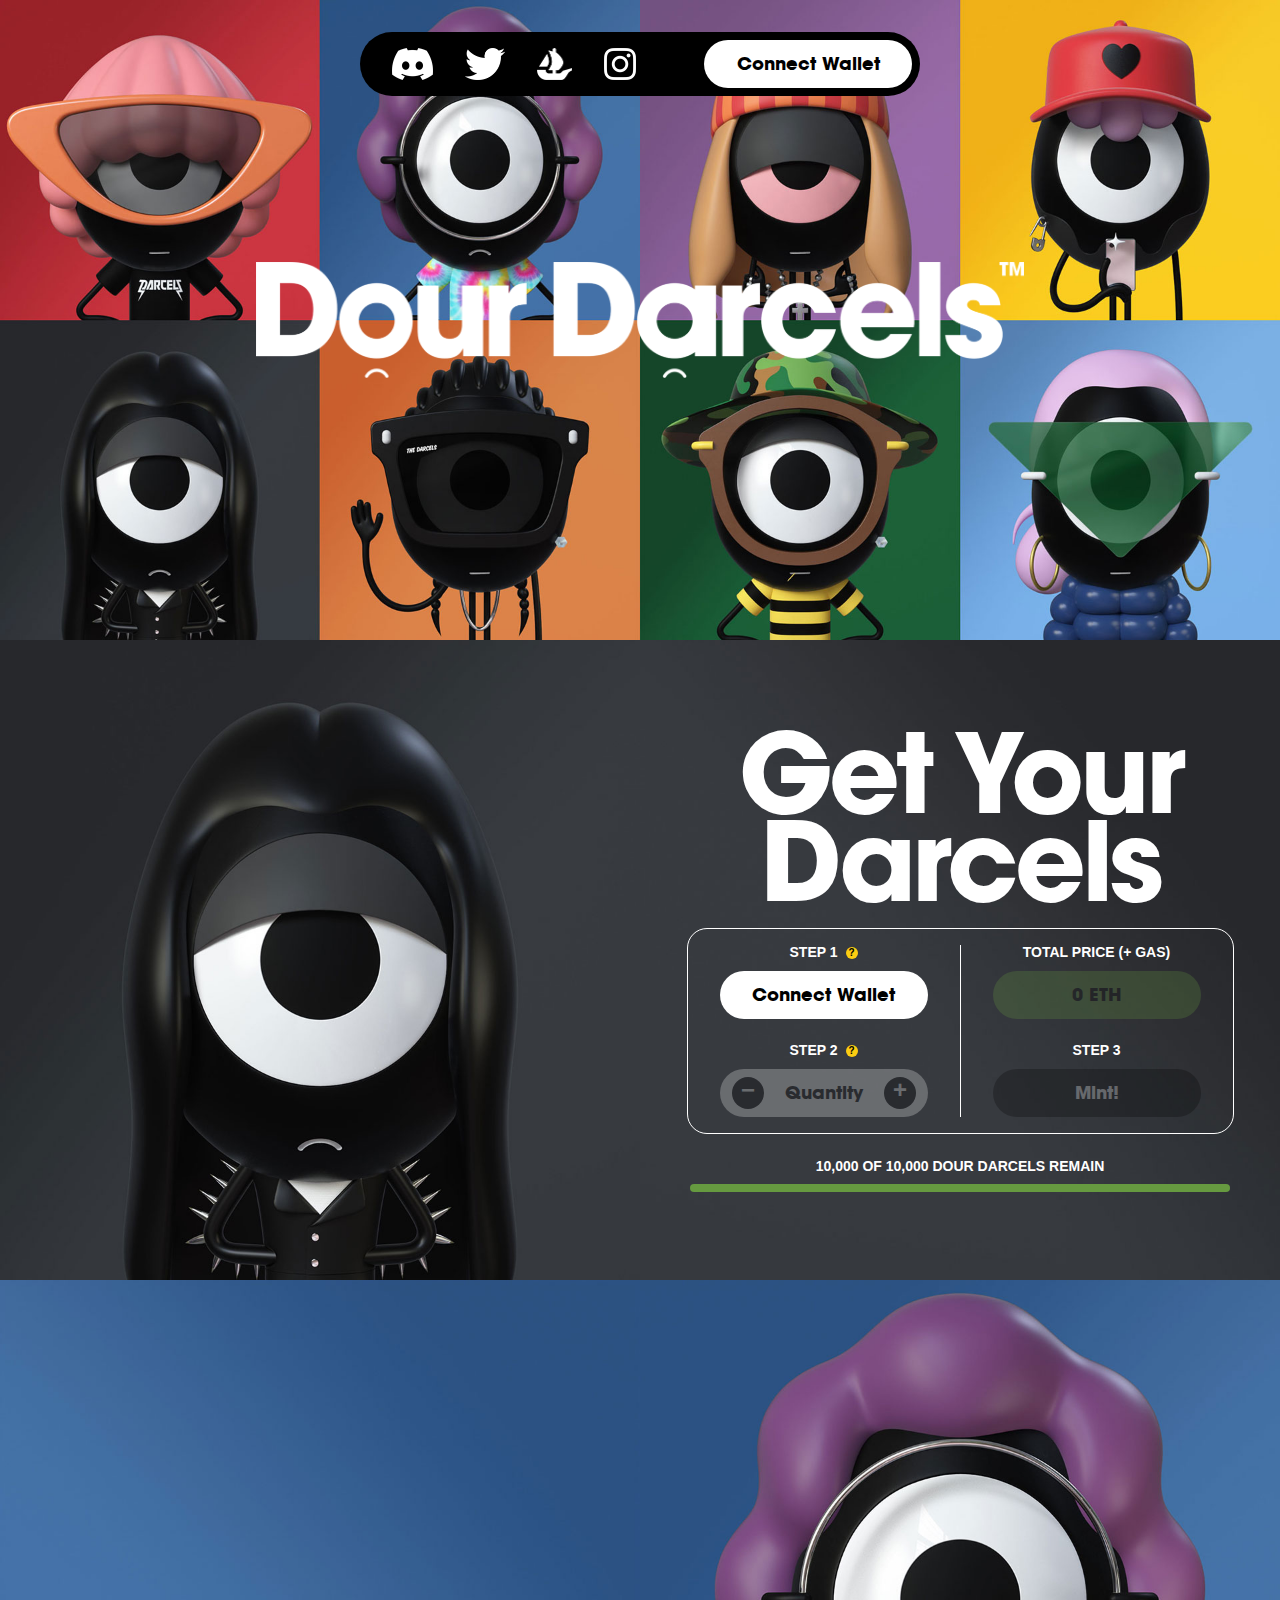
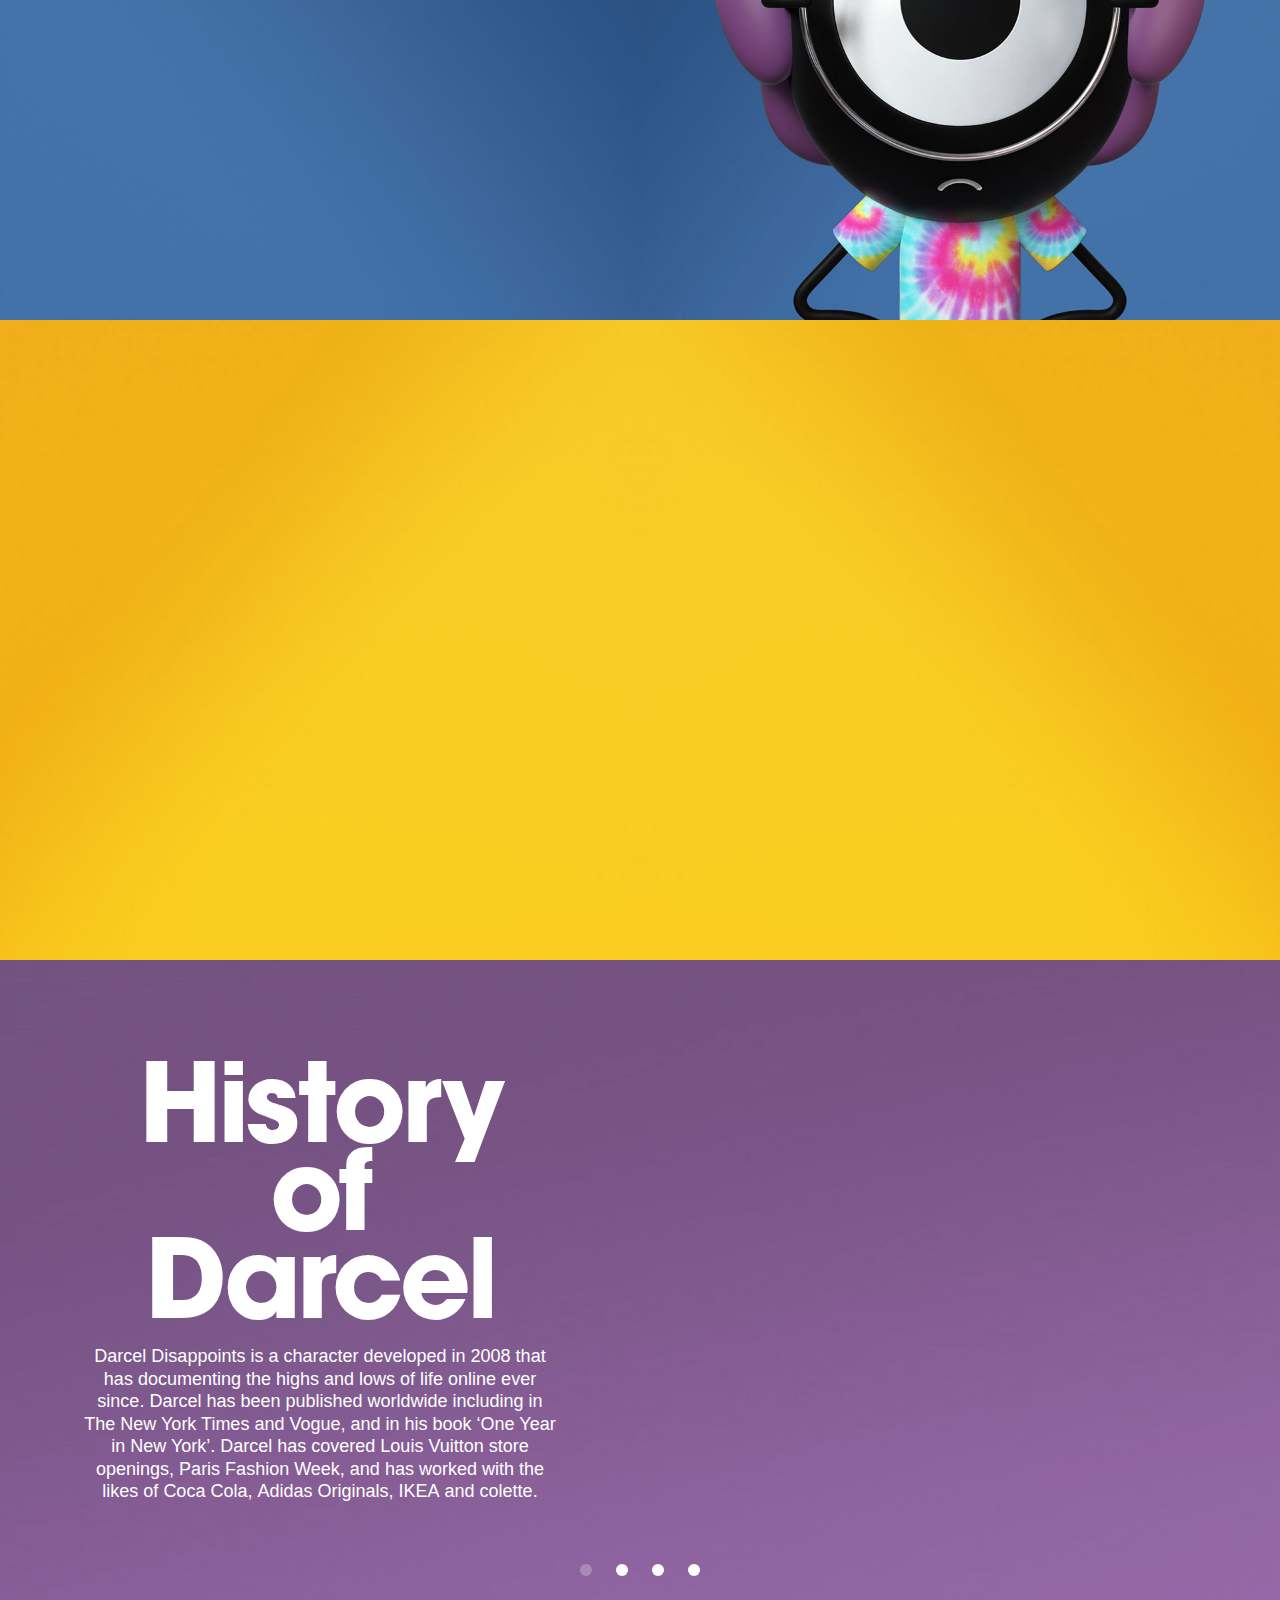
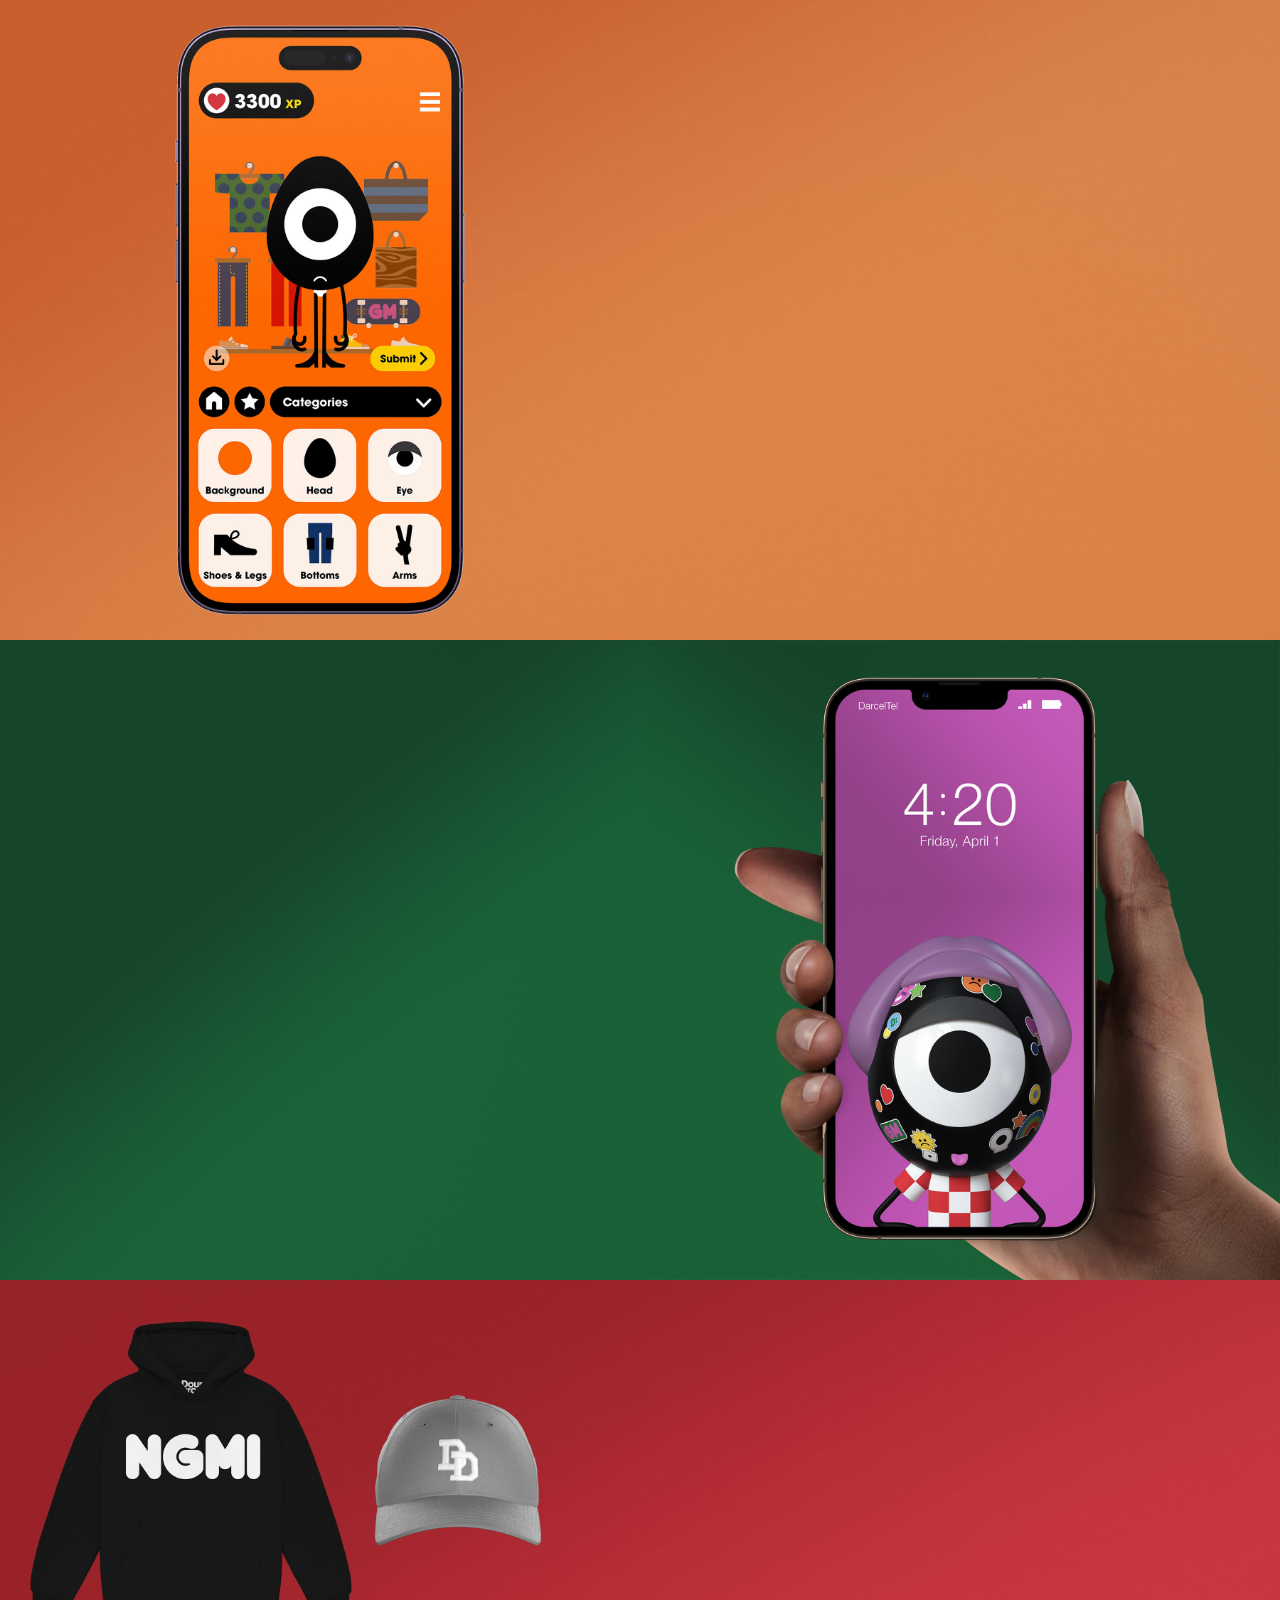
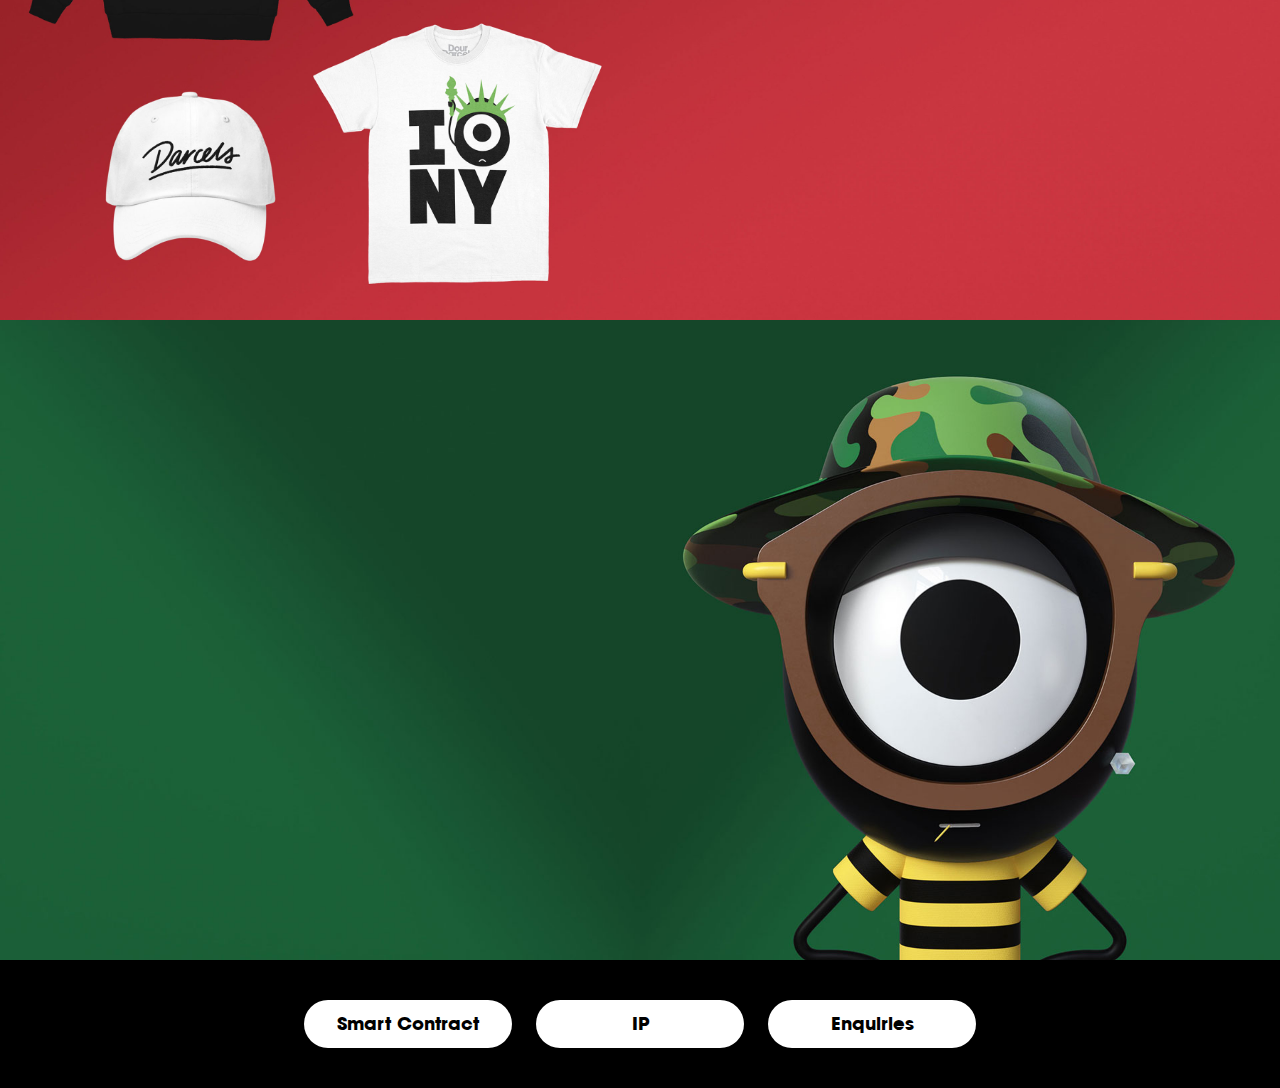
==== index.html @ 9c51a98c "update discord link" ====
<!--

Code by Adam Johnson
https://github.com/awj5

-->
<!DOCTYPE html>
<html lang="en">
    <head>
        <title>Dour Darcels</title>
        <meta charset="utf-8" />
        <meta name="viewport" content="width=device-width, initial-scale=1.0">
        <meta name="description" content="Dour Darcels and Dour Fits are collections of 10,000 moody frens from the world of Darcel Disappoints." />
        <meta property="og:url" content="https://www.dourdarcels.io/">
        <meta property="og:type" content="website">
        <meta property="og:title" content="Dour Darcels">
        <meta property="og:description" content="Dour Darcels and Dour Fits are collections of 10,000 moody frens from the world of Darcel Disappoints.">
        <meta property="og:image" content="https://dourdarcels.io/assets/img/og.jpg">
        <meta name="twitter:card" content="summary_large_image">
        <meta property="twitter:domain" content="dourdarcels.io">
        <meta property="twitter:url" content="https://www.dourdarcels.io/">
        <meta name="twitter:title" content="Dour Darcels">
        <meta name="twitter:description" content="Dour Darcels and Dour Fits are collections of 10,000 moody frens from the world of Darcel Disappoints.">
        <meta name="twitter:image" content="https://dourdarcels.io/assets/img/og.jpg">
        <link rel="icon" type="image/png" sizes="196x196" href="assets/img/favicon-196.png">
        <link rel="icon" type="image/png" sizes="160x160" href="assets/img/favicon-160.png">
        <link rel="icon" type="image/png" sizes="96x96" href="assets/img/favicon-96.png">
        <link rel="icon" type="image/png" sizes="64x64" href="assets/img/favicon-64.png">
        <link rel="icon" type="image/png" sizes="32x32" href="assets/img/favicon-32.png">
        <link rel="icon" type="image/png" sizes="16x16" href="assets/img/favicon-16.png">
        <link rel="stylesheet" href="assets/css/global.css" />
        <link rel="preload" href="assets/fonts/itc-avant-garde-gothic-lt-bold.woff2" as="font" crossorigin="anonymous" />

        <!-- Global site tag (gtag.js) - Google Analytics -->
        <script async src="https://www.googletagmanager.com/gtag/js?id=G-QT524YVRB4"></script>
        <script>
          window.dataLayer = window.dataLayer || [];
          function gtag(){dataLayer.push(arguments);}
          gtag('js', new Date());

          gtag('config', 'G-QT524YVRB4');
        </script>
    </head>

    <body>
        <!-- Sections -->
        <!-- Section 1 -->
        <div class="section" id="section-1">
            <div class="section-wrapper">
                <img src="assets/img/logo.png" alt="Dour Darcels" />
            </div>

            <img src="#" class="section-bg" alt="" />
        </div>

        <!-- Section 2 -->
        <div class="section" id="section-2">
            <div class="section-wrapper">
                <div class="section-column section-column-right">
                    <h2>Get Your<br />Darcels</h2>
                    <p id="section-2-details"></p>

                    <div id="section-2-minting">
                        <div class="minting-column" id="minting-column-1">
                            <a href="javascript: toggleOverlay('What’s a Wallet?', 'Crypto wallets keep your private keys – the passwords that give you access to your cryptocurrencies – safe & accessible, allowing you to send and receive cryptocurrencies like Ethereum, which is the currency we use for Dour Darcel NFTs.<br /><br />The wallet we use is MetaMask, it’s specific to Ethereum. MetaMask is connected to your web browser as an extension, you can set-up and install it here:<br /><a href=\'https://metamask.io/\' target=\'_blank\' class=\'big-button\' id=\'section-3-how\'>MetaMask</a>');" class="column-label">STEP 1<span>?</span></a>
                            <a href="javascript: connectWallet();" class="big-button connect-button" id="minting-button-1">Connect Wallet</a>
                            <a href="javascript: toggleOverlay('How many Darcels can I mint?', 'During pre-sale a maximum of 3 Darcels can be minted.<br /><br />You can mint up to 3 Darcels per transaction during public mint.');" class="column-label">STEP 2<span>?</span></a>
                            <div class="big-button" id="minting-button-2"><a href="javascript: mintQuantityToggle('neg');" id="button-2-minus">&minus;</a><span>Quantity</span><a href="javascript: mintQuantityToggle('pos');" id="button-2-plus">&plus;</a></div>
                        </div>

                        <div class="minting-column">
                            <span class="column-label">TOTAL PRICE (+ GAS)</span>
                            <div class="big-button" id="minting-button-3">0 ETH</div>
                            <span class="column-label">STEP 3</span>
                            <a href="javascript: mint();" class="big-button" id="minting-button-4">Mint!</a>
                        </div>

                        <div class="clear"></div>
                    </div>

                    <p id="section-2-counter-text"><span></span> OF 10,000 DOUR DARCELS REMAIN</p>
                    <div id="section-2-counter"><div id="section-2-counter-progress"></div></div>
                </div>
            </div>

            <img src="#" class="section-bg" alt="" />
        </div>

        <!-- Section 3 -->
        <div class="section" id="section-3">
            <div class="section-wrapper">
                <div class="section-column">
                    <h2>Hi Frens</h2>
                    <p><strong>Dour Darcels</strong> and <strong>Dour Fits</strong> are collections of 10,000 moody frens from the world of Darcel Disappoints.<br />
                    <br />
                    The collections are focused on quality art with hundreds of colorful traits and variations.<br />
                    <br />
                    <strong>All Darcels are unique NFTs that live on the Ethereum blockchain and allow holders access to the Darcels community and utilities.<!-- <br />
                    <br />
                    <strong>Presale: March 4th<br />Public Sale: March 5th<br />Price: 0.1ETH</strong> --></p>
                    <!-- <a href="https://www.instagram.com/p/CYpLvq2pE-O/" target="_blank" class="big-button" id="section-3-how">Buying your first NFT?</a> -->
                    <!-- <a href="https://opensea.io/collection/dourdarcels" target="_blank" class="big-button centered-big-button">View on OpenSea</a> -->
                </div>
            </div>

            <img src="#" class="section-bg section-bg-right" alt="" />
        </div>

        <!-- Section 4-->
        <div class="section" id="section-4">
            <div class="section-wrapper">
                <div class="section-column section-column-full">
                    <h2>Our Collections</h2>

                    <div id="section-4-collections">
                        <div class="collections-item"><h3>Dour Darcels</h3><img src="assets/img/collection-dd.jpg" alt="" /><a href="https://opensea.io/collection/dourdarcels" target="_blank" class="big-button centered-big-button">Buy Dour Darcels</a></div>
                        <div class="collections-item"><h3>Dour Fits</h3><img src="assets/img/collection-df.png" alt="" /><a href="https://opensea.io/collection/dourfits" target="_blank" class="big-button centered-big-button">Buy Dour Fits</a></div>
                        <div class="collections-item"><h3>colette x DD</h3><img src="assets/img/collection-cxdd.jpg" alt="" /><a href="https://opensea.io/collection/colettexdourdarcels" target="_blank" class="big-button centered-big-button">Buy colette x DD</a></div>
                    </div>
                </div>
                <!-- <div class="section-column section-column-right">
                    <h2>Who is<br />Darcel?</h2>
                    <p>The cycloptic <a href="https://twitter.com/dourdarcel" target="_blank">@darceldisappoints</a> has been documenting the highs and lows of life online since 2008. He has been published worldwide including in The New York Times and Vogue, and in his book <a href="https://hypebeast.com/2019/7/darcel-disappoints-in-one-year-in-new-york-book" target="_blank">'One Year in New York'</a>.<br />
                    <br />
                    Darcel has covered <a href="https://www.nowness.com/topic/darcel-disappoints/darcels-appointment-at-louis-vuitton" target="_blank">Louis Vuitton store openings</a> and <a href="https://www.nowness.com/topic/darcel-disappoints/daily-darcelism-october-5th" target="_blank">Paris Fashion Week</a>, and has worked with the likes of Coca Cola, Adidas Originals and Uniqlo. He collaborated with iconic Parisian store Colette where he <a href="https://www.darceldisappoints.com/15015-exhibition.?id=YhSbgBEAACsAs4DI" target="_blank">exhibited his avatars</a> of popular culture figures and with whom he collaborated on projects with brands like <a href="https://www.ikea.com/au/en/ideas/201943_idip19a-a-cool-colourful-new-look-for-your-workspace-pub8c479621" target="_blank">IKEA</a>.</p>
                </div> -->
            </div>

            <img src="#" class="section-bg" alt="" />
        </div>

        <!-- Section 5 -->
        <div class="section" id="section-5">
            <div class="section-wrapper">
                <div id="section-5-text">
                <h2>History<br />of<br />Darcel</h2>
                <p><strong>Darcel Disappoints</strong> is a character developed in 2008 that has documenting the highs and lows of life online ever since. Darcel has been published worldwide including in <strong>The New York Times</strong> and <strong>Vogue</strong>, and in his book <strong>‘One Year in New York’</strong>. Darcel has covered <strong>Louis Vuitton</strong> store openings, <strong>Paris Fashion Week</strong>, and has worked with the likes of <strong>Coca Cola</strong>, <strong>Adidas Originals</strong>, <strong>IKEA</strong> and <strong>colette</strong>.</p>
                </div>

                <div id="section-5-timeline">
                    <h3><span>2008</span></h3>
                    <div class="timeline-line" id="timeline-line-1"></div>
                    <timeline-event name="Darcel Genesis" src="timeline-1.png" pos="top" href="http://darceldisappoints.blogspot.com/2008/02/i-hate-everyone.html?m=1"></timeline-event>
                    <div class="timeline-line"></div>
                    <timeline-event name="Adidas" src="timeline-2.jpg" pos="bottom"></timeline-event>
                    <div class="timeline-line"></div>
                    <timeline-event name="Louis Vuitton" src="timeline-3.png" pos="top" href="https://www.nowness.com/topic/darcel-disappoints/darcels-appointment-at-louis-vuitton"></timeline-event>
                    <div class="timeline-line"></div>
                    <timeline-event name="Hypebeast" src="timeline-4.png" pos="bottom" href="https://hypebeast.com/2011/11/a-day-with-darcel"></timeline-event>
                    <div class="timeline-line"></div>
                    <timeline-event name="Exhibition" src="timeline-5.jpg" pos="top"></timeline-event>
                    <div class="timeline-line"></div>
                    <timeline-event name="Milan Design Week" src="timeline-6.jpg" pos="bottom"></timeline-event>
                    <div class="timeline-line"></div>
                    <timeline-event name="Fashion Week" src="timeline-7.png" pos="top" href="https://www.nowness.com/topic/darcel-disappoints/daily-darcelism-october-5th"></timeline-event>
                    <div class="timeline-line"></div>
                    <timeline-event name="Exhibition" src="timeline-8.jpg" pos="bottom" href="https://www.darceldisappoints.com/15015-exhibition.?id=YhSbgBEAACsAs4DI"></timeline-event>
                    <div class="timeline-line"></div>
                    <timeline-event name="New York Times" src="timeline-9.png" pos="top" href="https://www.darceldisappoints.com/the-new-york-times.?id=YhIdbxEAACsAqGL7"></timeline-event>
                    <div class="timeline-line"></div>
                    <timeline-event name="Vogue" src="timeline-10.png" pos="bottom" href="https://www.vogue.co.uk/article/suzy-menkes-biography"></timeline-event>
                    <div class="timeline-line"></div>
                    <timeline-event name="Interview Magazine" src="timeline-11.png" pos="top" href="https://www.interviewmagazine.com/fashion/darcel-disappoints-oscars-2015"></timeline-event>
                    <div class="timeline-line"></div>
                    <timeline-event name="Warby Parker" src="timeline-12.jpg" pos="bottom" href="https://sidewalkhustle.com/warby-parker-x-darcel-disappoints-monocle-collection/"></timeline-event>
                    <div class="timeline-line"></div>
                    <timeline-event name="Ikea Collection" src="timeline-13.jpg" pos="top" href="https://www.ikea.com/au/en/ideas/201943_idip19a-a-cool-colourful-new-look-for-your-workspace-pub8c479621"></timeline-event>
                    <div class="timeline-line"></div>
                    <timeline-event name="Book Release" src="timeline-14.jpg" pos="bottom" href="https://hypebeast.com/2019/7/darcel-disappoints-in-one-year-in-new-york-book"></timeline-event>
                    <div class="timeline-line"></div>
                    <timeline-event name="Dour Darcels" src="timeline-15.jpg" pos="top" href="https://opensea.io/collection/dourdarcels"></timeline-event>
                    <div class="timeline-line"></div>
                    <timeline-event name="Dour Fits" src="timeline-16.png" pos="bottom" href="https://dourfits.io"></timeline-event>
                    <div class="timeline-line"></div>
                    <h3 id="timeline-end"><span>Future</span></h3>
                </div>
            </div>

            <div id="timeline-nav">
                <a href="javascript: moveTimeline(0);" id="timeline-nav-1"><span></span></a><a href="javascript: moveTimeline(1);" id="timeline-nav-2"><span></span></a><a href="javascript: moveTimeline(2);" id="timeline-nav-3"><span></span></a><a href="javascript: moveTimeline(3);" id="timeline-nav-4"><span></span></a>
            </div>

            <img src="#" class="section-bg" alt="" />
        </div>

        <!-- Section 11 -->
        <div class="section" id="section-11">
            <div class="section-wrapper">
                <div class="section-column section-column-right">
                    <h2>Dour Fits</h2>
                    <p>Dour Fits is a blockchain fashion game for holders of <strong>Dour Darcels</strong> and <strong>Dour Fits</strong> NFTs.<br />
                    <br />
                    Holders have access to a virtual dressing room to style Darcels and compete in themed challenges to win digital clothing and accessory tokens for their <strong>Dour Fits</strong> wardrobe.</p>
                    <a href="https://dourfits.io" target="_blank" class="big-button centered-big-button">Play Dour Fits</a>
                </div>
            </div>

            <img src="#" class="section-bg" alt="" />
        </div>

        <!-- Section 10 -->
        <div class="section" id="section-10">
            <div class="section-wrapper">
                <div class="section-column">
                    <h2>Dour<br />Portal</h2>

                    <div id="section-10-connect">
                        <p><strong>Connect your wallet and download your Darcel in a variety of formats, from hi-res files to phone wallpapers!</strong></p>
                        <a href="javascript: connectWallet();" class="big-button centered-big-button connect-button">Connect Wallet</a>
                    </div>

                    <div id="section-10-connected">
                        <p id="section-10-portal-instructions">Select a Darcel from your wallet:</p>
                        <div id="section-10-portal-darcels"></div>
                        <div class="clear"></div>

                        <select class="section-10-portal-action" id="section-10-portal-format">
                            <option value="">Select Format</option>
                            <option value="desktop">Desktop</option>
                            <option value="hi-res">Hi-Res</option>
                            <option value="phone">Phone</option>
                            <option value="tablet">Tablet</option>
                            <option value="theme">Theme Song</option>
                            <option value="animated-gifs">Animated GIFs</option>
                            <option value="emojis">Emojis</option>
                            <option value="logo-icon">Logo + Icon</option>
                            <option value="banner">Twitter Banner</option>
                        </select>

                        <a href="" class="big-button section-10-portal-action" id="section-10-portal-download" download>Download</a>
                        <div class="clear"></div>
                        <p id="section-10-portal-note">Generating a file may take a fews mins.</p>
                        <div id="section-10-portal-canvas"><canvas id="section-10-portal-canvas-phone" width="1800" height="3600"></canvas><canvas id="section-10-portal-canvas-banner" width="5400" height="1800"></canvas><canvas id="section-10-portal-canvas-tablet" width="5400" height="3600"></canvas><canvas id="section-10-portal-canvas-desktop" width="3600" height="1800"></canvas></div>
                    </div>
                </div>
            </div>

            <img src="#" class="section-bg section-bg-right" alt="" />
        </div>

        <!-- Section 9 -->
        <div class="section" id="section-9">
            <div class="section-wrapper">
                <div class="section-column section-column-right">
                    <h2>Drops</h2>
                    <p>Owning <strong>Dour Darcels</strong> or <strong>Dour Fits</strong> NFTs gives you exclusive access to Darcel products as they are released.</p>
                    <a href="https://drop.dourdarcels.io/" target="_blank" class="big-button centered-big-button">Visit Shop</a>

                    <!-- <div id="section-9-connect">
                        <a href="javascript: connectWallet();" class="big-button centered-big-button connect-button">Connect Wallet</a>
                        <p><strong>Classic fit white t-shirt</strong><br />
                        <br />
                        <i>Exclusively available to Dour Darcel holders.</i></p>
                    </div>

                    <div id="section-9-connected">
                        <p><strong>$40 USD</strong><br />
                        <br />
                        Classic fit white t-shirt with a 2 color screen print - 100% US Cotton. <a href="javascript: toggleOverlay('Size Chart', 'SMALL<br />Body Length 28 inches (72cm)<br />Chest Width 18 inches (46cm)<br /><br />MEDIUM<br />Body Length 29 inches (74cm)<br />Chest Width 20 inches (51cm)<br /><br />LARGE<br />Body Length 30 inches (77cm)<br />Chest Width 22 inches (56cm)<br /><br />X LARGE<br />Body Length 31 inches (79cm)<br />Chest Width 24 inches (61cm)<br /><br />XX LARGE<br />Body Length 32 inches (81cm)<br />Chest Width 26 inches (66cm)');">Size chart</a>.</p>

                        <form action="https://www.paypal.com/cgi-bin/webscr" onsubmit="validateMerch9(this); return false;" method="post" target="_parent">
                            <input type="hidden" name="cmd" value="_s-xclick" />
                            <input type="hidden" name="hosted_button_id" value="4FM7MCAQ2E77S" />
                            <input type="hidden" name="on0" value="Size">
                            <input type="hidden" name="on1" value="Wallet">
                            <input type="hidden" name="os0" id="section-9-merch-size" />
                            <input type="hidden" name="os1" id="section-9-merch-wallet" />

                            <select id="section-9-merch-sizing">
                                <option value="">Select Size</option>
                                <option value="S">Small</option>
                                <option value="M">Medium</option>
                                <option value="L">Large</option>
                                <option value="XL">X-Large</option>
                                <option value="XXL">XX-Large</option>
                            </select>

                            <input type="submit" value="Purchase" id="section-9-merch-submit" />
                            <div class="clear"></div>
                        </form>
                    </div> -->
                </div>
            </div>

            <img src="#" class="section-bg" alt="" />
        </div>

        <!-- Section 8 -->
        <!-- <div class="section" id="section-8">
            <div class="section-wrapper">
                <div class="section-column">
                    <h2>colette x<br />Dour<br />Darcels</h2>
                    <p>Our first collaboration! <strong>25 x 1/1 NFTs</strong> to celebrate the <strong>25th anniversary</strong> of colette opening &amp; the <strong>10th anniversary</strong> of the Darcel Disappoints exhibition ‘150/15’.<br />
                    <br />
                    <a href="https://opensea.io/collection/colettexdourdarcels" target="_blank">View on OpenSea</a></p>
                    <a href="https://dourdarcels.io/colette" class="big-button centered-big-button">Visit the minisite</a>
                </div>
            </div>

            <img src="#" class="section-bg section-bg-right" alt="" />
        </div> -->

        <!-- Section 6 -->
        <!-- <div class="section" id="section-6">
            <div class="section-wrapper">
                <div class="section-column section-column-right">
                    <h2>The<br />Future</h2>
                    <p><strong>Dour Darcels</strong> is a long-term project, like <a href="https://twitter.com/dourdarcel" target="_blank">@darceldisappoints</a> the aim is to thoughtfully build a brand that endures over time.<br />
                    <br />
                    The future is focused on the <strong>Dour Darcels</strong> community - token holders will be the first to know and always given first access.</p>

                    <form class="js-cm-form" id="subForm" action="https://www.createsend.com/t/subscribeerror?description=" method="post" data-id="191722FC90141D02184CB1B62AB3DC26FFFB275FF84A6B1A730423E908BC8912690B4E89DEB6FAC15D19FB67980F1381BA206DD0C8B6D14E2C1AED941B311982">
                        <input type="text" placeholder="Join the mailing list for updates" aria-label="Email" class="js-cm-email-input qa-input-email" id="fieldEmail" name="cm-jriikhl-jriikhl" maxlength="200" required /><button type="submit" class="big-button">Join</button>
                    </form>
                </div>
            </div>

            <img src="#" class="section-bg" alt="" />
        </div> -->

        <!-- Section 7 -->
        <div class="section" id="section-7">
            <div class="section-wrapper">
                <div class="section-column">
                    <h2>The Team</h2>

                    <div id="section-7-team">
                        <a href="https://twitter.com/dourdarcel" target="_blank"><img src="assets/img/team-darcel.jpg" alt="Founder" /><span>@dourdarcel</span>ARTIST &amp; FOUNDER</a>
                        <a href="https://twitter.com/adam_wj5" target="_blank"><img src="assets/img/team-awj5.jpg" alt="Web" /><span>@adam_wj5</span>TECH LEAD</a>
                        <a href="https://twitter.com/westcoastnft" target="_blank"><img src="assets/img/team-westcoast.jpg" alt="Devs" /><span>@WestCoastNFT</span>DEVS</a>
                        <a href="https://twitter.com/HelloBenWhite" target="_blank"><img src="assets/img/team-ben.jpg" alt="Marketing" /><span>@HelloBenWhite</span>COMMUNITY LEAD</a>
                        <a href="https://twitter.com/mindofimpact" target="_blank"><img src="assets/img/team-impact.jpg" alt="3D" /><span>@mindofimpact</span>3D</a>
                        <a href="https://twitter.com/This_is_BonBon" target="_blank"><img src="assets/img/team-ebony.jpg" alt="3D" /><span>@This_is_BonBon</span>3D</a>
                    </div>
                </div>
            </div>

            <img src="#" class="section-bg section-bg-right" alt="" />
        </div>
        <!-- END Sections -->

        <!-- Footer -->
        <footer>
            <a href="https://etherscan.io/address/0x8d609bd201beaea7dccbfbd9c22851e23da68691" target="_blank" id="footer-contract" class="big-button">Smart Contract</a><a href="assets/Dour-Darcels-NFT-License.pdf" target="_blank" id="footer-ip" class="big-button">IP</a><a href="https://forms.gle/oHAuAKNjS6LUJY7b8" target="_blank" id="footer-enquiries" class="big-button">Enquiries</a>
        </footer>

        <!-- Header -->
        <header>
            <a href="https://discord.gg/dourdarcelsnft" target="_blank" id="header-discord" title="Discord"><img src="assets/img/icon-discord.png" alt="Discord" /></a><a href="https://twitter.com/DourDarcelsNFT" target="_blank" id="header-twitter" title="Twitter"><img src="assets/img/icon-twitter.png" alt="Twitter" /></a><a href="https://opensea.io/collection/dourdarcels" target="_blank" id="header-opensea" title="OpenSea"><img src="assets/img/icon-opensea.png" alt="OpenSea" /></a><a href="https://instagram.com/dourdarcelsnft" target="_blank" id="header-ig" title="Instagram"><img src="assets/img/icon-ig.png" alt="Instagram" /></a>
            <a href="javascript: connectWallet();" class="big-button connect-button" id="header-connect">Connect Wallet</a>
        </header>

        <!-- Overlay -->
        <div id="overlay">
            <div id="overlay-bg"></div>

            <div id="overlay-wrapper">
                <div id="overlay-window"><a href="javascript: toggleOverlay();" id="overlay-close"><img src="assets/img/close.png" alt="Close" title="Close" /></a><h4>#</h4><p></p></div>
            </div>
        </div>

        <!-- Templates -->
        <template id="timeline-event">
            <div class="event">
                <div class="event-line"></div>
                <h4><span class="big-button"></span></h4>
                <img src="#" alt="" />
            </div>

            <div class="event-pupil"></div>
        </template>

        <!-- Preload -->
        <img src="assets/img/generating.gif" alt="" style="display: none;" />

        <!-- JS -->
        <!-- <script src="https://cdn.jsdelivr.net/npm/keccak256@latest/keccak256.js"></script>
        <script src="https://cdn.jsdelivr.net/npm/merkletreejs@latest/merkletree.js"></script>
        <script src="https://unpkg.com/web3@1.2.11/dist/web3.min.js"></script>
        <script src="https://unpkg.com/web3modal@1.9.0/dist/index.js"></script>
        <script src="https://unpkg.com/evm-chains@0.2.0/dist/umd/index.min.js"></script>
        <script src="https://cdnjs.cloudflare.com/ajax/libs/web3/3.0.0-rc.5/web3.min.js"></script>
        <script src="https://unpkg.com/@walletconnect/web3-provider@1.7.1/dist/umd/index.min.js"></script>
        <script src="https://unpkg.com/fortmatic@2.0.6/dist/fortmatic.js"></script>
        <script src="https://unpkg.com/@metamask/onboarding@1.0.1/dist/metamask-onboarding.bundle.js"></script>
        <script src="https://cdn.ethers.io/lib/ethers-5.0.umd.min.js"></script> -->
        <script src="https://js.createsend1.com/javascript/copypastesubscribeformlogic.js"></script>
        <script src="assets/js/components/timeline-event.js"></script>
        <script src="assets/js/plugins/smoothscroll.min.js"></script>
        <script src="assets/js/global.js"></script>
        <script src="assets/js/section-2.js"></script>
        <script src="assets/js/section-5.js"></script>
        <!-- <script src="assets/js/section-9.js"></script> -->
        <script src="assets/js/section-10.js"></script>
        <script src="assets/js/web3.js"></script>
        <!-- <script src="assets/js/wc/whitelist.js"></script>
        <script src="assets/js/wc/mint-wc.js"></script> -->
    </body>
</html>
---- assets/css/global.css ----
/* Import */

@import url("section-2.css");
@import url("section-5.css");
/* @import url("section-9.css"); */
@import url("section-10.css");

/* Fonts */

@font-face {
    font-family: "itc-avant-garde-gothic-lt-bold";
    src: url("../fonts/itc-avant-garde-gothic-lt-bold.woff2") format("woff2");
}

/* Set-up */

html {
    visibility: hidden; /* Hack to avoid FOUC */
    background-color: #000;
}

body {
    font-family: 'Helvetica Neue', sans-serif;
    font-size: 18px;
    color: #FFF;
    line-height: 0;
    margin: 0;
    -webkit-tap-highlight-color: transparent;
    -webkit-text-size-adjust: none;
    overflow-anchor: none;
}

h1,
h2,
h3,
h4,
h5,
h6 {
    font-family: "itc-avant-garde-gothic-lt-bold", sans-serif;
    font-size: 110px;
    letter-spacing: -4px;
    margin: 0;
    line-height: 0.8;
    font-weight: normal;
}

p {
    margin: 0;
    line-height: 1.25;
    overflow-wrap: break-word;
    font-weight: 300;
}

a {
    color: #FFF;
    text-decoration: none;
    user-select: none;
    -webkit-user-select: none;
}

/* Forms */

input {
    appearance: none;
    margin: 0;
    outline: none;
    box-sizing: border-box;
    padding-left: 20px;
    padding-right: 32px;
    font-family: "itc-avant-garde-gothic-lt-bold", sans-serif;
    font-size: 18px;
    border: none;
    color: #000;
    border-radius: 0;
    height: 48px;
    border-radius: 999px;
}

input[type="submit"] {
    cursor: pointer;
}

button {
    border: none;
    cursor: pointer;
    margin: 0;
}

select {
    appearance: none;
    outline: none;
    border: none;
    background-color: #FFF;
    font-size: 18px;
    border-radius: 999px;
    padding-right: 48px;
    padding-left: 20px;
    height: 48px;
    font-family: "itc-avant-garde-gothic-lt-bold", sans-serif;
    background-image: url('../img/dropdown-arrow.png');
    background-repeat: no-repeat;
    background-size: 32px 32px;
    background-position: center right 8px;
    color: #000;
}

/* Global */

.clear {
    clear: both;
}

.section {
    opacity: 0;
    transition: opacity 0.5s ease-in;
    position: relative;
    overflow: hidden;
}

img.section-bg {
    width: 100%;
}

.section-wrapper {
    position: absolute;
    width: 100%;
    height: 100%;
    display: flex;
    justify-content: center;
    align-items: center;
}

.section-column {
    position: absolute;
    width: 50%;
    left: 0;
    text-align: center;
    box-sizing: border-box;
    padding: 16px;
}

.section-column-right {
    left: 50%;
}

.section-column-full {
    width: 100%;
}

.section-column p {
    max-width: 480px;
    margin: auto;
    margin-top: 24px;
}

.section-column p a {
    text-decoration: underline;
    font-weight: bold;
}

.section-column p strong {
    font-weight: bold; /* Hack for FF */
}

.big-button {
    line-height: 1;
    color: #000;
    background-color: #FFF;
    font-size: 18px;
    border-radius: 999px;
    height: 48px;
    display: flex;
    justify-content: center;
    align-items: center;
    padding-right: 32px;
    padding-left: 32px;
    font-family: "itc-avant-garde-gothic-lt-bold", sans-serif;
    width: max-content;
    min-width: 144px;
    transition: background-color 0.15s linear;
    user-select: none;
    -webkit-user-select: none;
}

@media (hover: hover) {
    a.big-button:hover {
        background-color: #FFCC00;
    }
}

.big-button:active {
    color: #FFF;
    background-color: #000 !important;
    transition: none !important;
}

a.centered-big-button {
    margin: auto;
    margin-top: 24px;
}

form#subForm {
    margin-top: 24px;
}

form#subForm input {
    border-radius: 999px 0 0 999px;
    width: 288px;
    font-family: 'Helvetica Neue', sans-serif;
    padding-left: 32px;
    font-size: 16px;
}

form#subForm button {
    display: inline-flex;
    vertical-align: top;
    border-radius: 0 999px 999px 0;
    background-color: #000;
    color: #FFF;
    min-width: auto;
}

@media (hover: hover) {
    form#subForm button.big-button:hover {
        background-color: #FFCC00;
    }
}

form#subForm button.big-button:active {
    color: #000;
    background-color: #FFF !important;
}

@media only screen and (min-width: 927px) and (max-width: 1194px) {
    h2 {
        font-size: 100px;
    }

    p {
        font-size: 16px;
    }
}

@media only screen and (max-width: 926px) {
    h2 {
        font-size: 72px;
    }

    img.section-bg {
        width: 200%;
    }

    img.section-bg-right {
        transform: translateX(-50%);
    }

    .section-wrapper {
        position: static;
    }

    .section-column {
        width: 100%;
        padding: 32px;
        padding-top: 48px;
        padding-bottom: 48px;
        position: static;
    }

    form#subForm input {
        width: 168px;
        padding-left: 16px;
        padding-right: 16px;
    }

    form#subForm button {
        padding-left: 24px;
        padding-right: 24px;
        background-color: #FFCC00;
    }
}

/* Web3 */

#WEB3_CONNECT_MODAL_ID,
#walletconnect-wrapper {
    line-height: normal;
}

/* Section 1 */

#section-1 .section-wrapper img {
    width: 60%;
    max-width: 900px;
}

@media only screen and (max-width: 926px) {
    #section-1 .section-wrapper {
        position: absolute;
        z-index: 1;
    }

    #section-1 .section-wrapper img {
        width: 80%;
    }
}

/* Section 4 */

#section-4-collections {
    margin-top: 24px;
    font-size: 0;
}

#section-4-collections .collections-item {
    display: inline-block;
    margin: 16px;
    position: relative;
}

#section-4-collections h3 {
    font-size: 36px;
    position: absolute;
    width: 100%;
    margin-top: 24px;
    letter-spacing: -1px;
}

#section-4-collections img {
    width: 320px;
    border-radius: 24px;
}

#section-4-collections a {
    background-color: #000;
    color: #FFF;
    transition: color 0.15s linear;
}

#section-4-collections a:active {
    background-color: #FFCC00 !important;
    color: #000 !important;
}

@media (hover: hover) {
    #section-4-collections a:hover {
        color: #FFCC00;
    }
}

@media only screen and (max-width: 1194px) {
    #section-4-collections {
        margin-top: 12px;
    }

    #section-4-collections h3 {
        font-size: 30px;
        margin-top: 16px;
    }

    #section-4-collections img {
        width: 240px;
    }
}

@media only screen and (max-width: 926px) {
    #section-4 img.section-bg {
        display: none;
    }

    #section-4 h2 {
        font-size: 48px;
        letter-spacing: -2px;
    }

    #section-4-collections .collections-item {
        margin-left: 0;
        margin-right: 0;
    }

    #section-4-collections h3 {
        margin-top: 20px;
    }

    #section-4-collections a {
        background-color: #FFF;
        color: #000;
    }

    #section-4-collections img {
        width: 256px;
    }
}

/* Section 7 */

#section-7-team {
    width: max-content;
    margin: auto;
    margin-top: 8px;
    display: grid;
    grid-template-columns: repeat(3, 176px);
}

#section-7-team a {
    line-height: 1;
    font-size: 12px;
    font-weight: 300;
    margin-top: 24px;
}

#section-7-team a img {
    width: 128px;
    display: block;
    border-radius: 999px;
    margin: auto;
}

#section-7-team a span {
    display: block;
    margin-top: 8px;
    margin-bottom: 8px;
    font-weight: bold;
    font-size: 16px;
}

@media only screen and (min-width: 1366px) {
    #section-7-team {
        grid-template-columns: repeat(3, 192px);
    }

    #section-7-team a img {
        width: 144px;
    }
}

@media only screen and (max-width: 1194px) {
    #section-7-team {
        grid-template-columns: repeat(3, 160px);
        margin-top: 16px;
    }

    #section-7-team a {
        margin-top: 16px;
    }
}

@media only screen and (max-width: 592px) {
    #section-7 .section-column {
        padding-left: 16px;
        padding-right: 16px;
    }

    #section-7-team {
        width: auto;
        grid-template-columns: repeat(2, auto);
    }
}

/* Footer */

footer {
    width: 100%;
    height: 128px;
    background-color: #000;
    display: flex;
    justify-content: center;
    align-items: center;
    visibility: hidden;
}

footer a.big-button {
    margin: 12px;
}

@media only screen and (max-width: 926px) {
    footer {
        height: 328px;
        flex-direction: column;
        padding-bottom: 24px;
    }
}

/* Header */

header {
    background-color: #000;
    border-radius: 999px;
    width: 560px;
    height: 64px;
    position: fixed;
    left: 50%;
    margin-left: -280px;
    top: 32px;
    z-index: 2;
}

a#header-discord {
    margin-left: 16px;
}

header img {
    height: 32px;
    padding: 16px;
}

a#header-connect {
    float: right;
    margin: 8px;
}

@media only screen and (max-width: 624px) {
    header {
        width: 232px;
        margin-left: -116px;
        height: 48px;
        top: 24px;
    }

    a#header-discord {
        margin-left: 12px;
    }

    header img {
        height: 24px;
        padding: 12px;
    }

    a#header-connect {
        display: none;
    }
}

/* Overlay */

#overlay {
    position: fixed;
    width: 100%;
    height: 100%;
    display: none;
    z-index: 3;
    top: 0;
    overflow-y: auto;
    -webkit-overflow-scrolling: touch;
    opacity: 0;
    transition: opacity 0.25s ease-in;
}

#overlay-bg {
    position: absolute;
    width: 100%;
    height: 100%;
}

#overlay-wrapper {
    position: relative;
    margin: auto;
    padding: 16px;
}

#overlay-window {
    background-color: #000;
    padding: 24px;
    padding-top: 32px;
    padding-bottom: 32px;
    min-width: 240px;
    max-width: 320px;
}

#overlay-window a#overlay-close {
    position: absolute;
    right: 24px;
    margin-top: -24px;
}

#overlay-window a#overlay-close img {
    width: 24px;
    height: 24px;
}

#overlay-window h4 {
    font-size: 16px;
    font-family: 'Helvetica Neue', sans-serif;
    letter-spacing: normal;
    line-height: 1.25;
    font-weight: bold;
    margin-top: 16px;
}

#overlay-window p {
    font-size: 14px;
    font-weight: normal;
}

#overlay-window p a {
    text-decoration: underline;
}
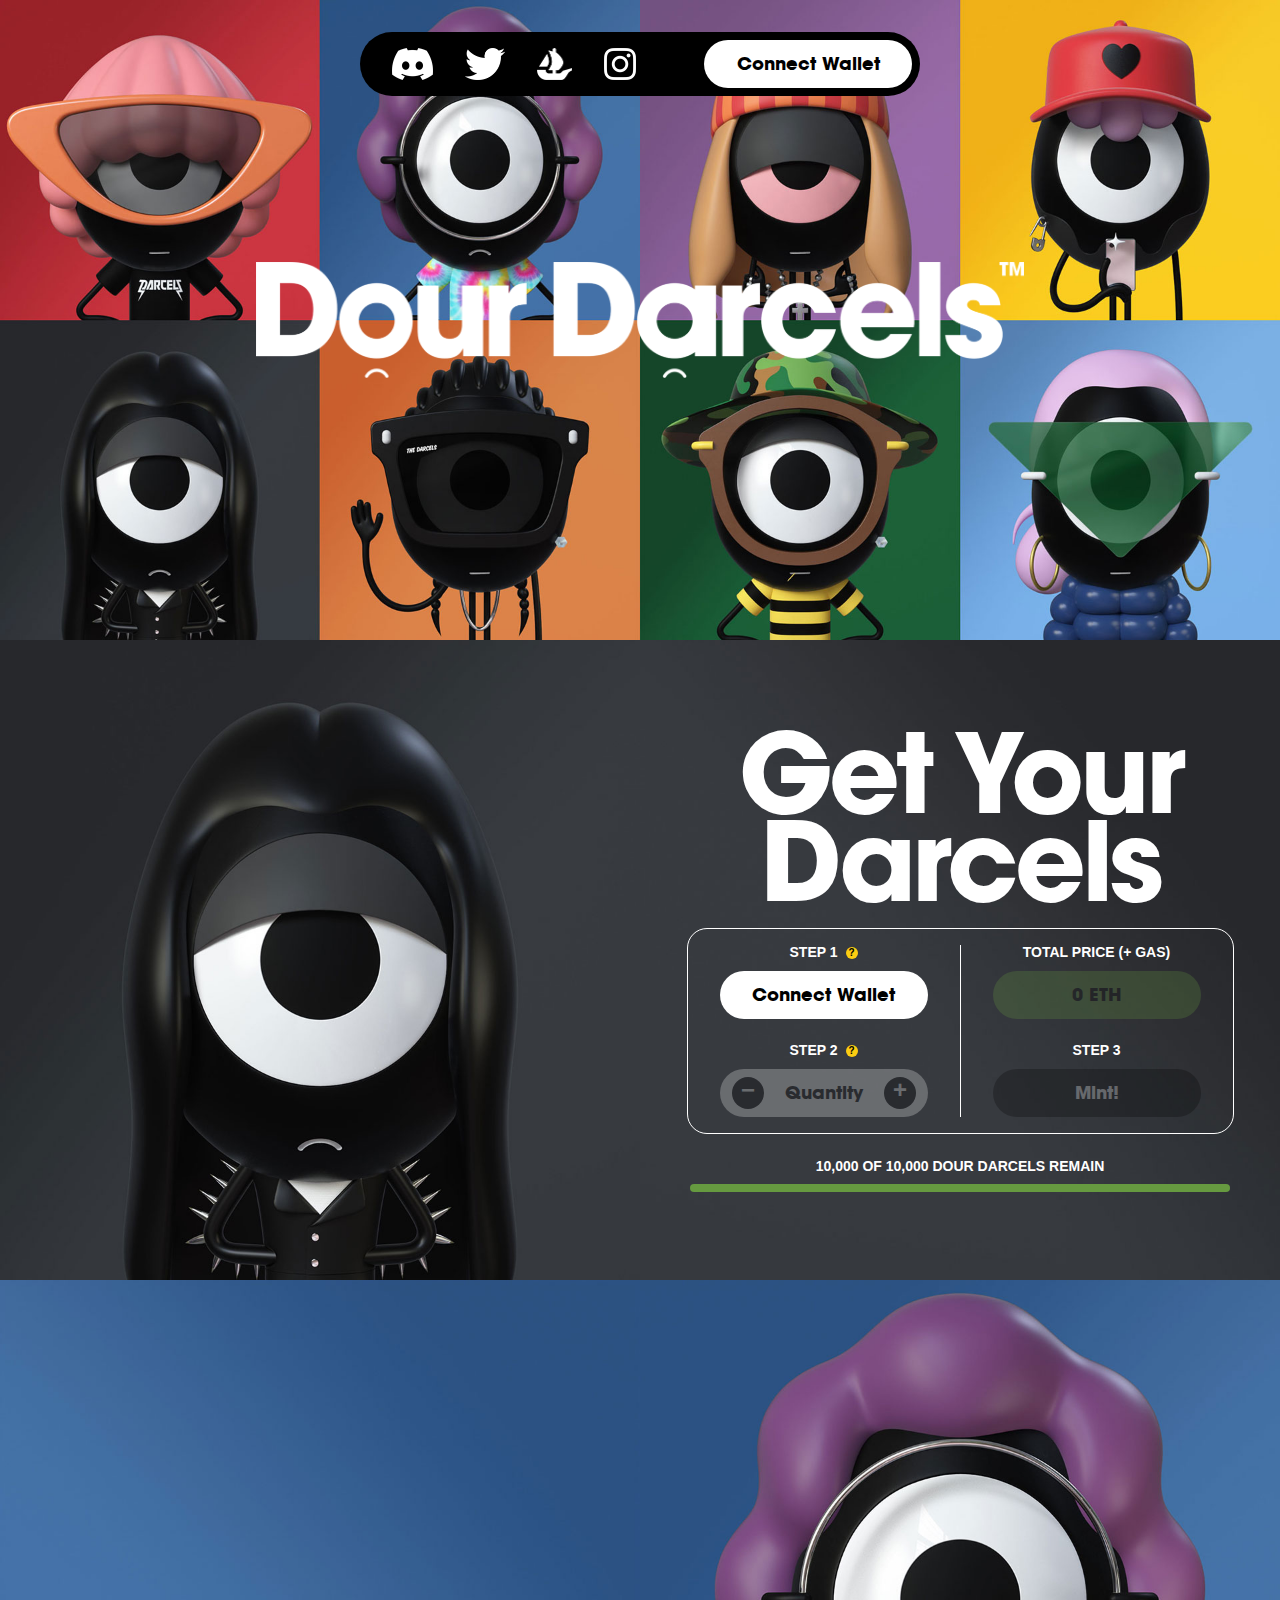
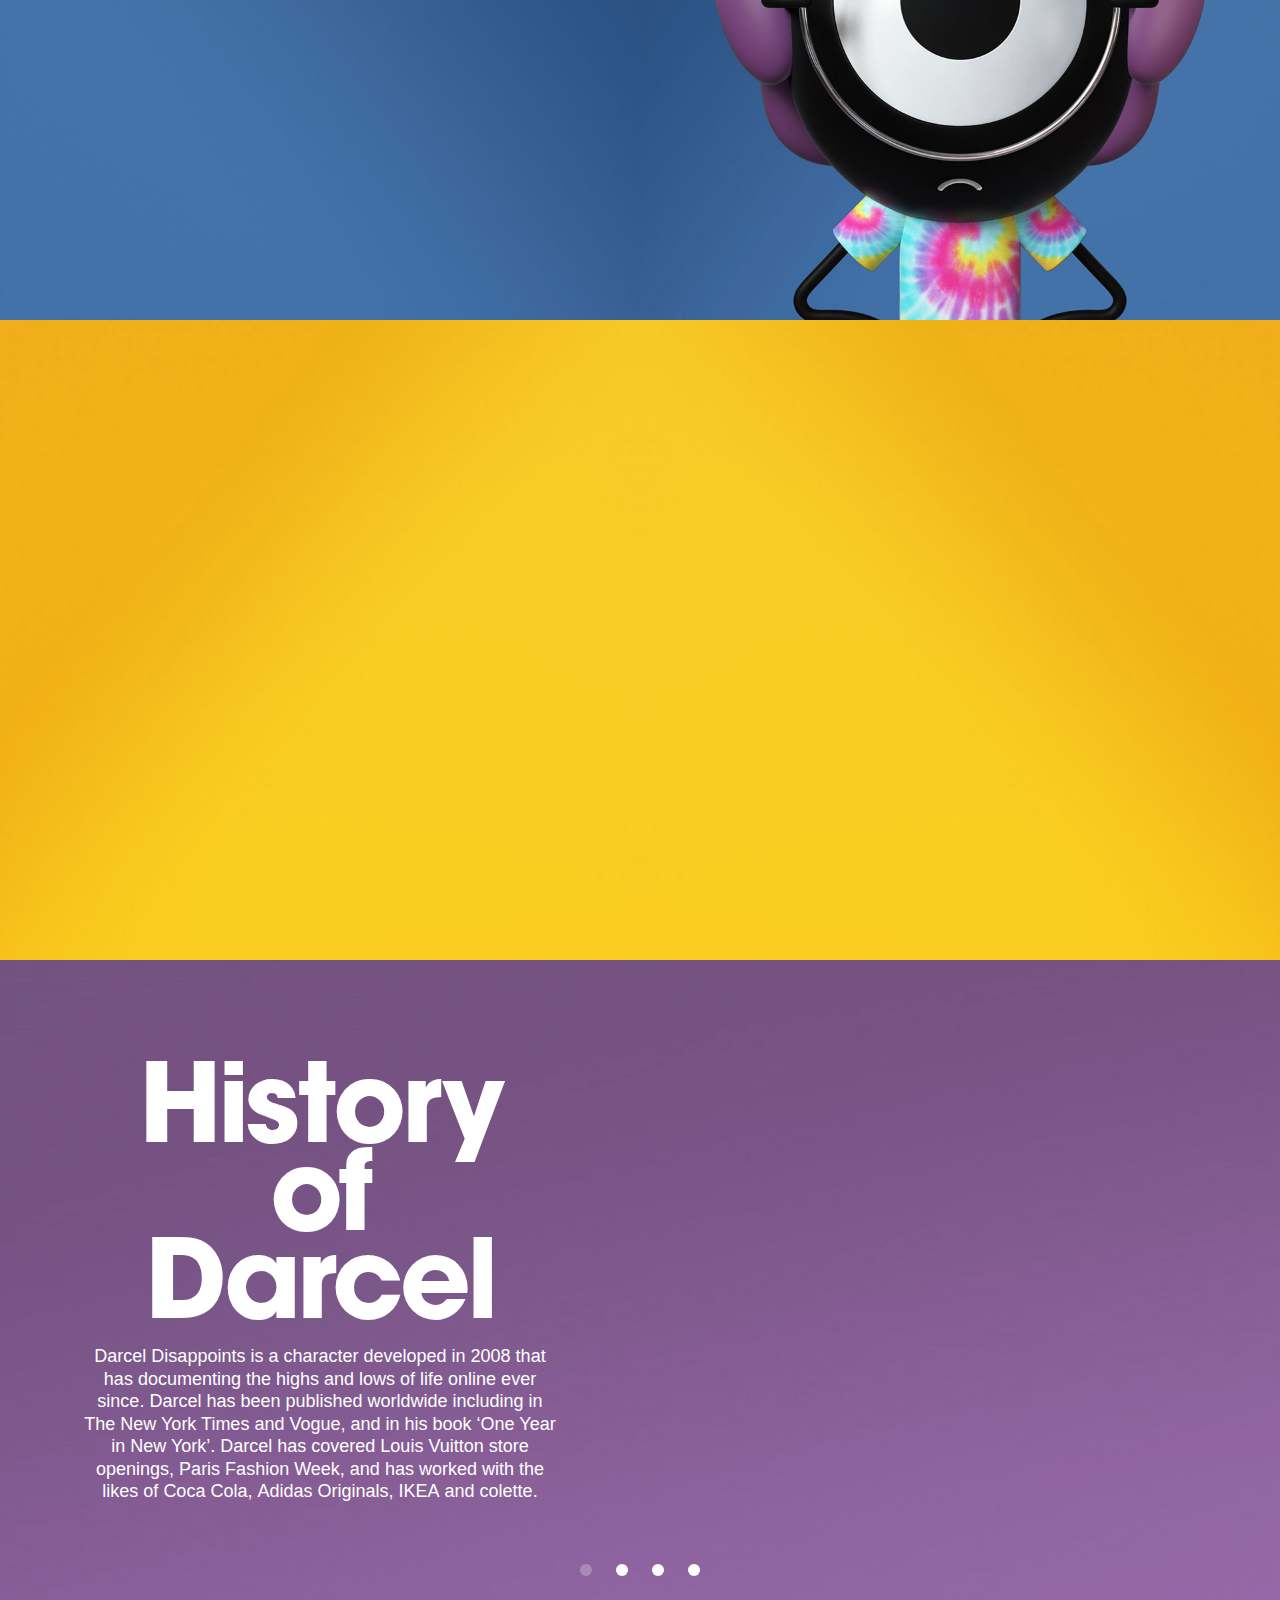
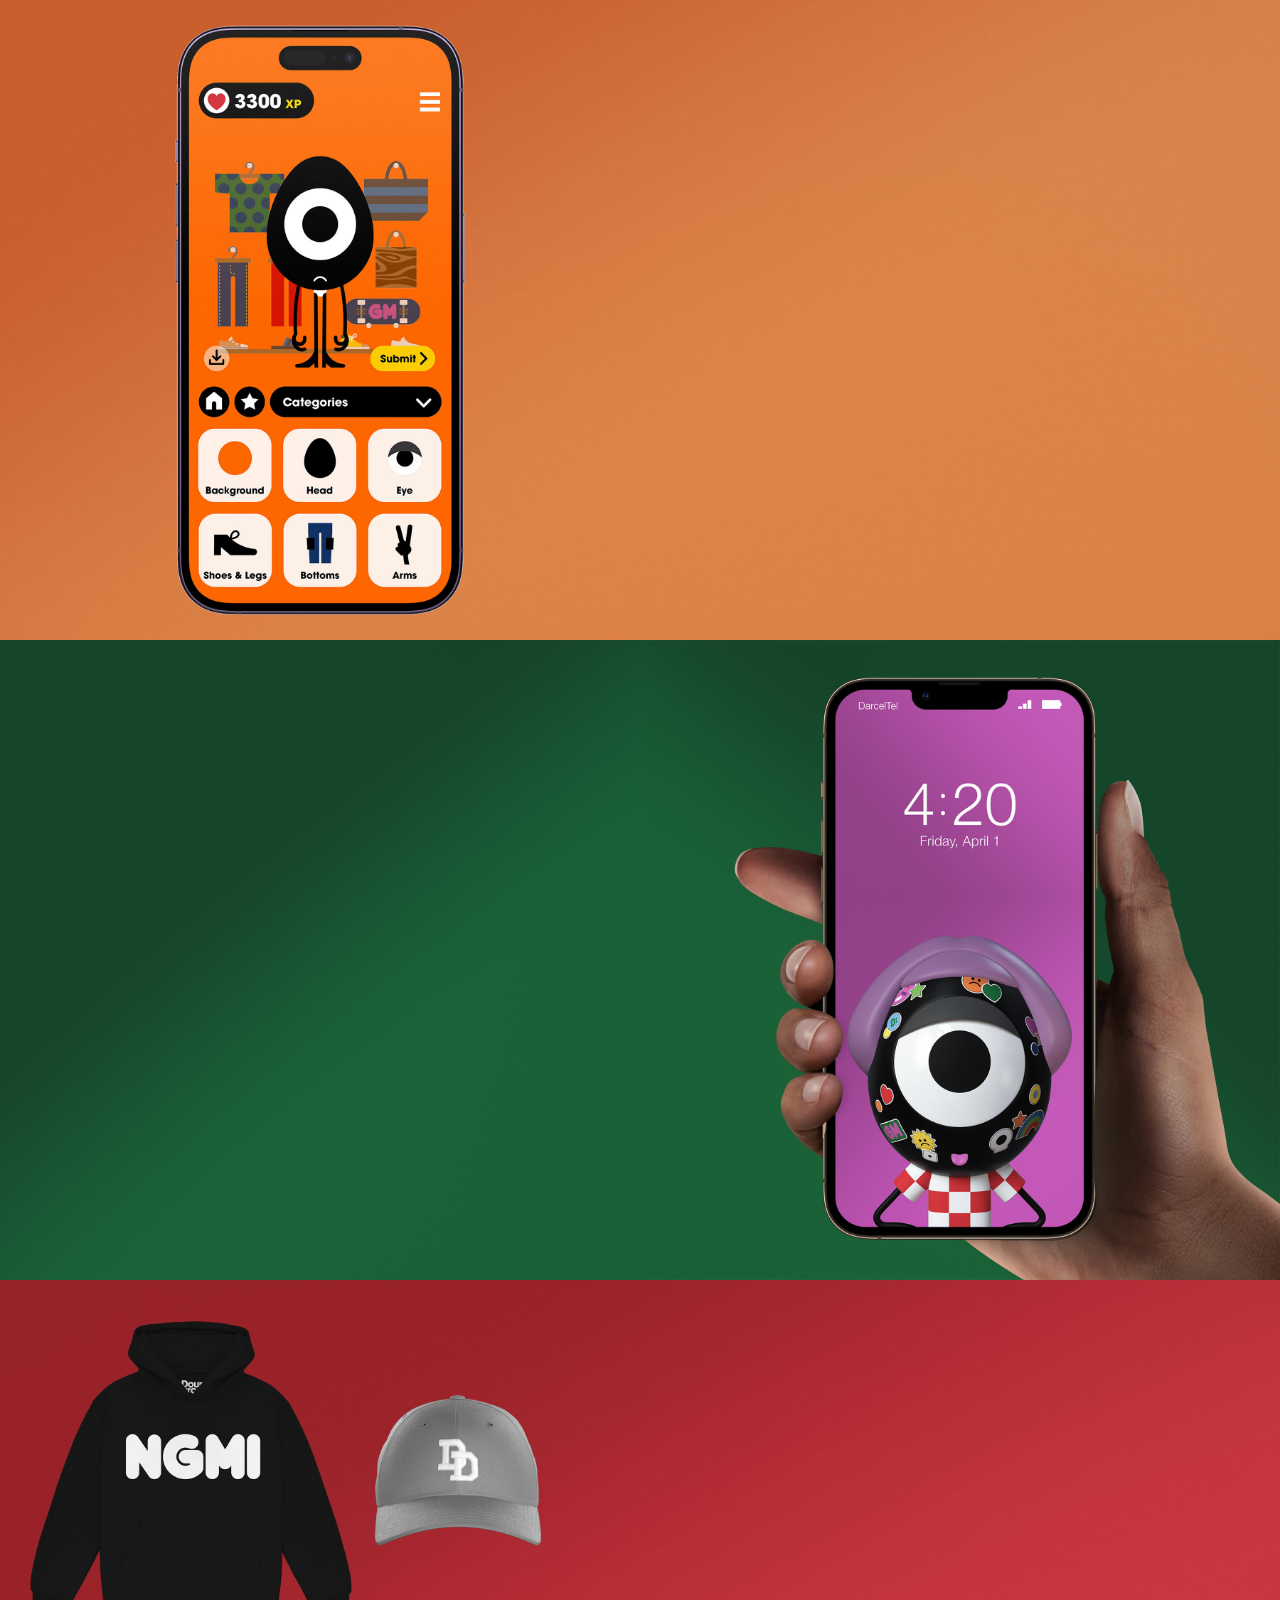
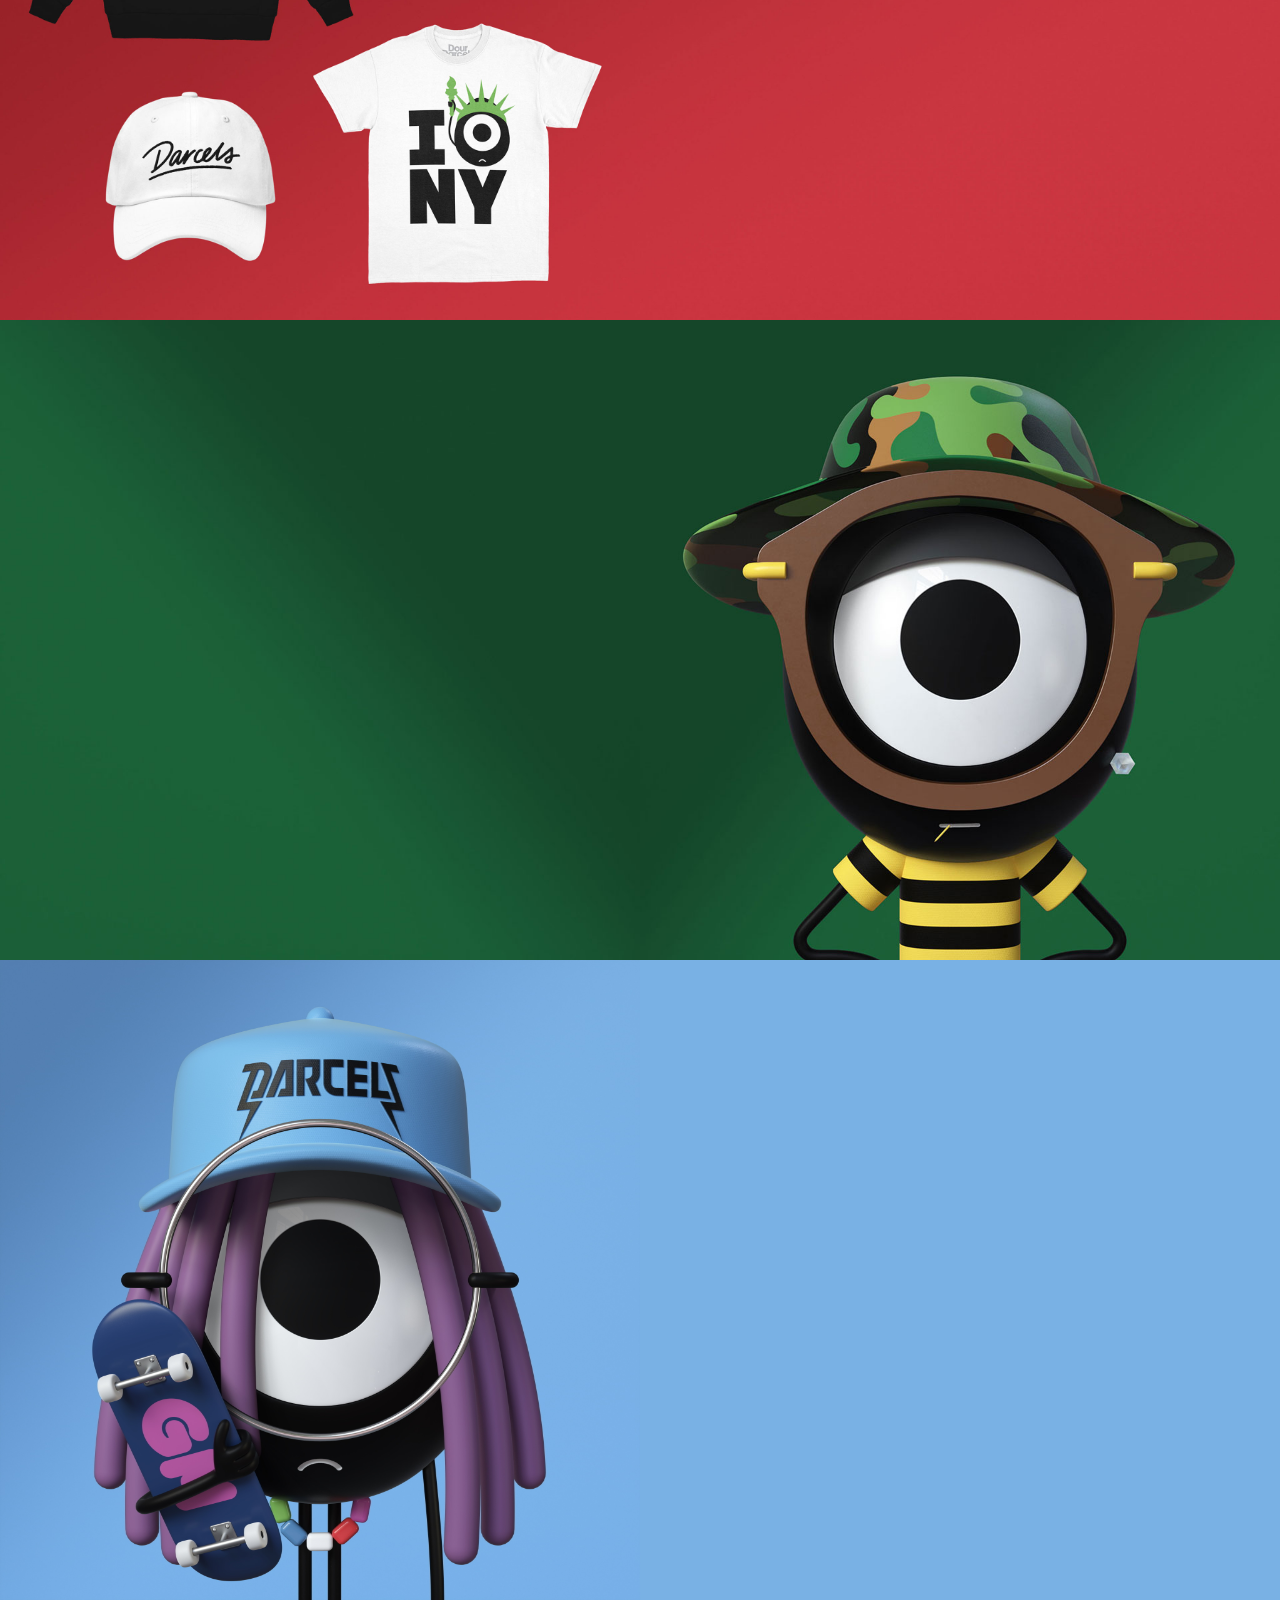
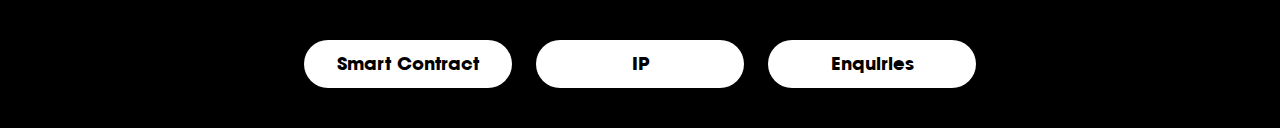
==== commit ca075a6e: "add The Advisors section" ====
--- a/index.html
+++ b/index.html
@@ -325,18 +325,36 @@
                     <h2>The Team</h2>
 
                     <div id="section-7-team">
+                        <a href="https://twitter.com/oiconion99" target="_blank"><img src="assets/img/team-jack.jpg" alt="CEO" /><span>@Jack</span>CEO</a>
                         <a href="https://twitter.com/dourdarcel" target="_blank"><img src="assets/img/team-darcel.jpg" alt="Founder" /><span>@dourdarcel</span>ARTIST &amp; FOUNDER</a>
-                        <a href="https://twitter.com/adam_wj5" target="_blank"><img src="assets/img/team-awj5.jpg" alt="Web" /><span>@adam_wj5</span>TECH LEAD</a>
-                        <a href="https://twitter.com/westcoastnft" target="_blank"><img src="assets/img/team-westcoast.jpg" alt="Devs" /><span>@WestCoastNFT</span>DEVS</a>
+                        <a href="https://twitter.com/Zumakidult" target="_blank"><img src="assets/img/team-zuma.jpg" alt="Creative" /><span>@ZUMA</span>CREATIVE</a>
                         <a href="https://twitter.com/HelloBenWhite" target="_blank"><img src="assets/img/team-ben.jpg" alt="Marketing" /><span>@HelloBenWhite</span>COMMUNITY LEAD</a>
                         <a href="https://twitter.com/mindofimpact" target="_blank"><img src="assets/img/team-impact.jpg" alt="3D" /><span>@mindofimpact</span>3D</a>
-                        <a href="https://twitter.com/This_is_BonBon" target="_blank"><img src="assets/img/team-ebony.jpg" alt="3D" /><span>@This_is_BonBon</span>3D</a>
+                        <a href="https://twitter.com/osobang11" target="_blank"><img src="assets/img/team-osobang.jpg" alt="Project Manager" /><span>@Osobang</span>PROJECT MANAGER</a>
                     </div>
                 </div>
             </div>
 
             <img src="#" class="section-bg section-bg-right" alt="" />
         </div>
+        <!-- END Sections -->
+
+        <!-- Section 12 -->
+        <div class="section" id="section-12">
+            <div class="section-wrapper">
+                <div class="section-column section-column-right">
+                    <h2>The Advisors</h2>
+
+                    <div id="section-12-advisors">
+                        <a><img src="assets/img/advisors-minh.jpg" alt="Strategic Advisor" /><span>@Minh</span>STRATEGIC ADVISOR</a>
+                        <a href="https://twitter.com/capwong" target="_blank"><img src="assets/img/advisors-stephen.jpg" alt="Strategic Advisor" /><span>@Stephen</span>STRATEGIC ADVISOR</a>
+                    </div>
+                </div>
+            </div>
+
+            <img src="#" class="section-bg" alt="" />
+        </div>
+
         <!-- END Sections -->
 
         <!-- Footer -->
--- a/assets/css/global.css
+++ b/assets/css/global.css
@@ -456,6 +456,71 @@
     }
 }
 
+/* Section 12 */
+
+#section-12-advisors {
+    width: max-content;
+    margin: auto;
+    margin-top: 8px;
+    display: grid;
+    grid-template-columns: repeat(3, 176px);
+}
+
+#section-12-advisors a {
+    line-height: 1;
+    font-size: 12px;
+    font-weight: 300;
+    margin-top: 24px;
+}
+
+#section-12-advisors a img {
+    width: 128px;
+    display: block;
+    border-radius: 999px;
+    margin: auto;
+}
+
+#section-12-advisors a span {
+    display: block;
+    margin-top: 8px;
+    margin-bottom: 8px;
+    font-weight: bold;
+    font-size: 16px;
+}
+
+@media only screen and (min-width: 1366px) {
+    #section-12-advisors {
+        grid-template-columns: repeat(3, 192px);
+    }
+
+    #section-12-advisors a img {
+        width: 144px;
+    }
+}
+
+@media only screen and (max-width: 1194px) {
+    #section-12-team {
+        grid-template-columns: repeat(3, 160px);
+        margin-top: 16px;
+    }
+
+    #section-12-advisors a {
+        margin-top: 16px;
+    }
+}
+
+@media only screen and (max-width: 592px) {
+    #section-12 .section-column {
+        padding-left: 16px;
+        padding-right: 16px;
+    }
+
+    #section-12-advisors {
+        width: auto;
+        grid-template-columns: repeat(2, auto);
+    }
+}
+
 /* Footer */
 
 footer {
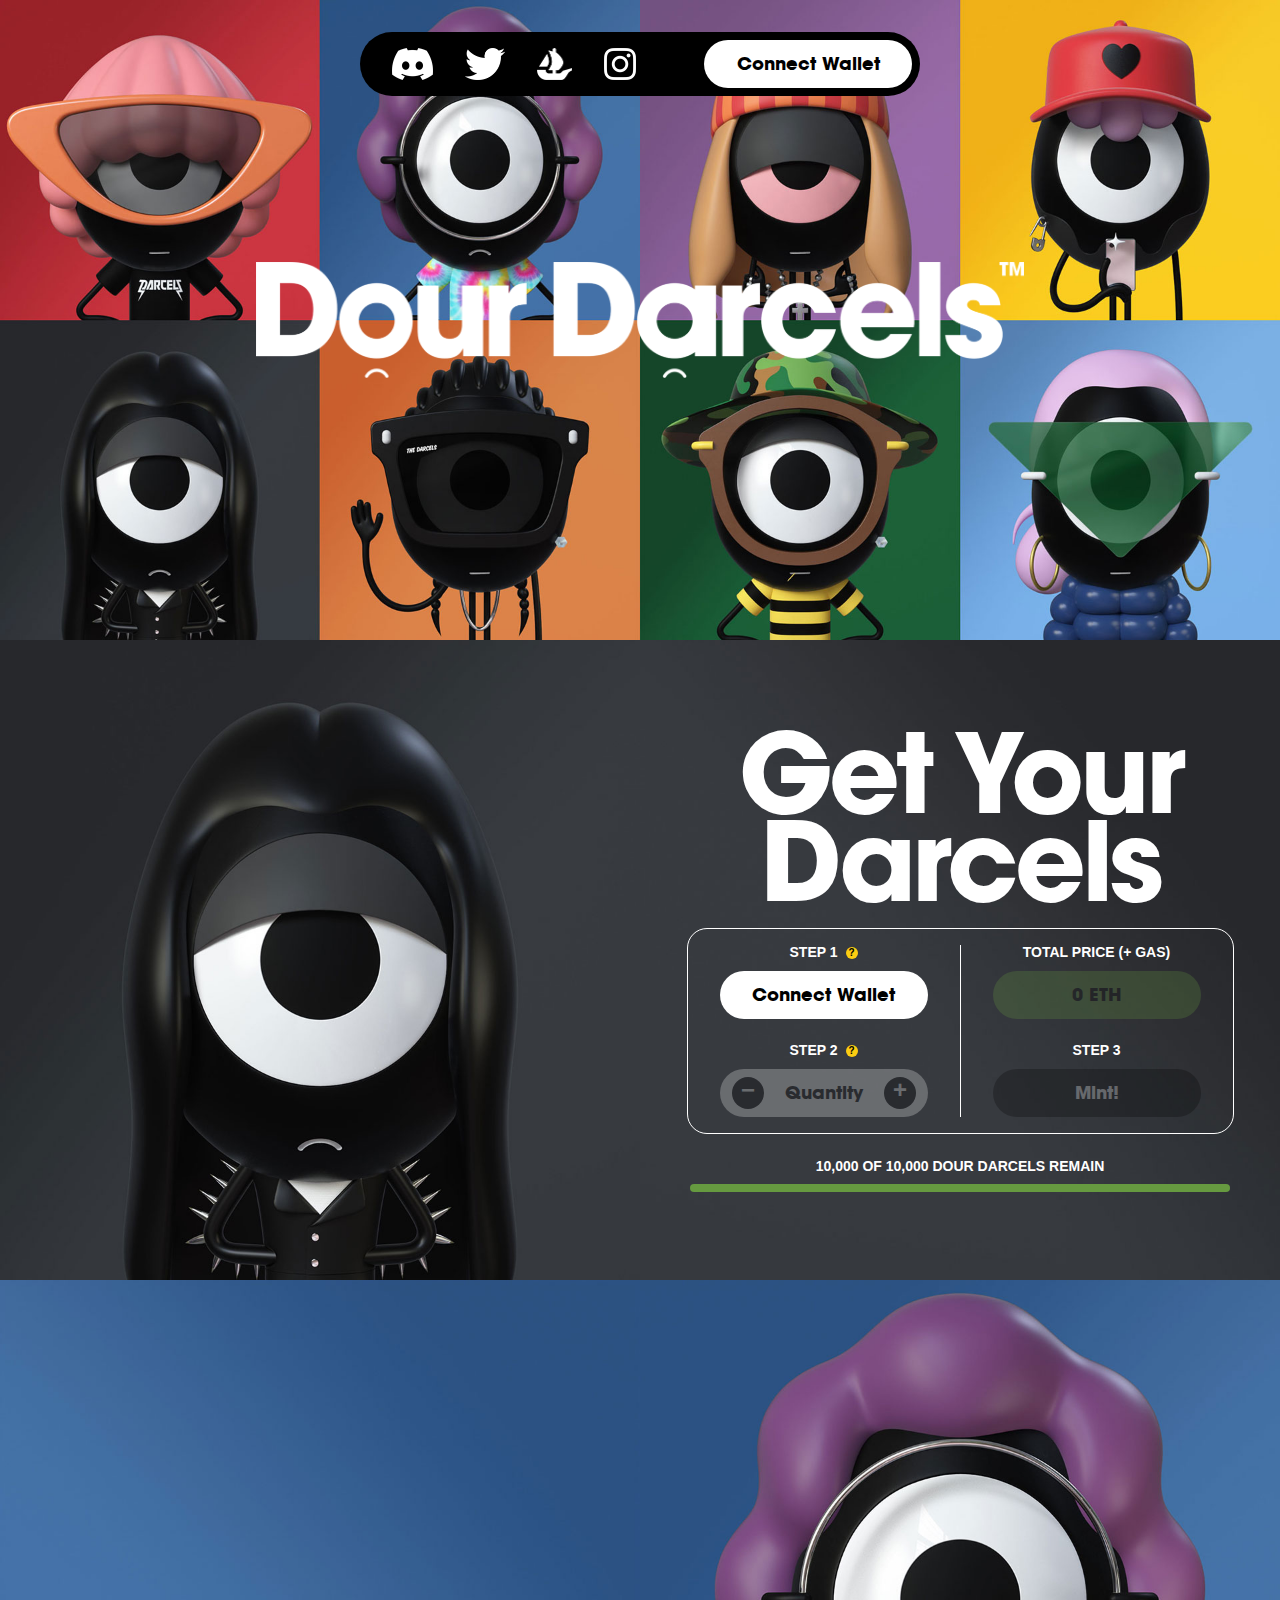
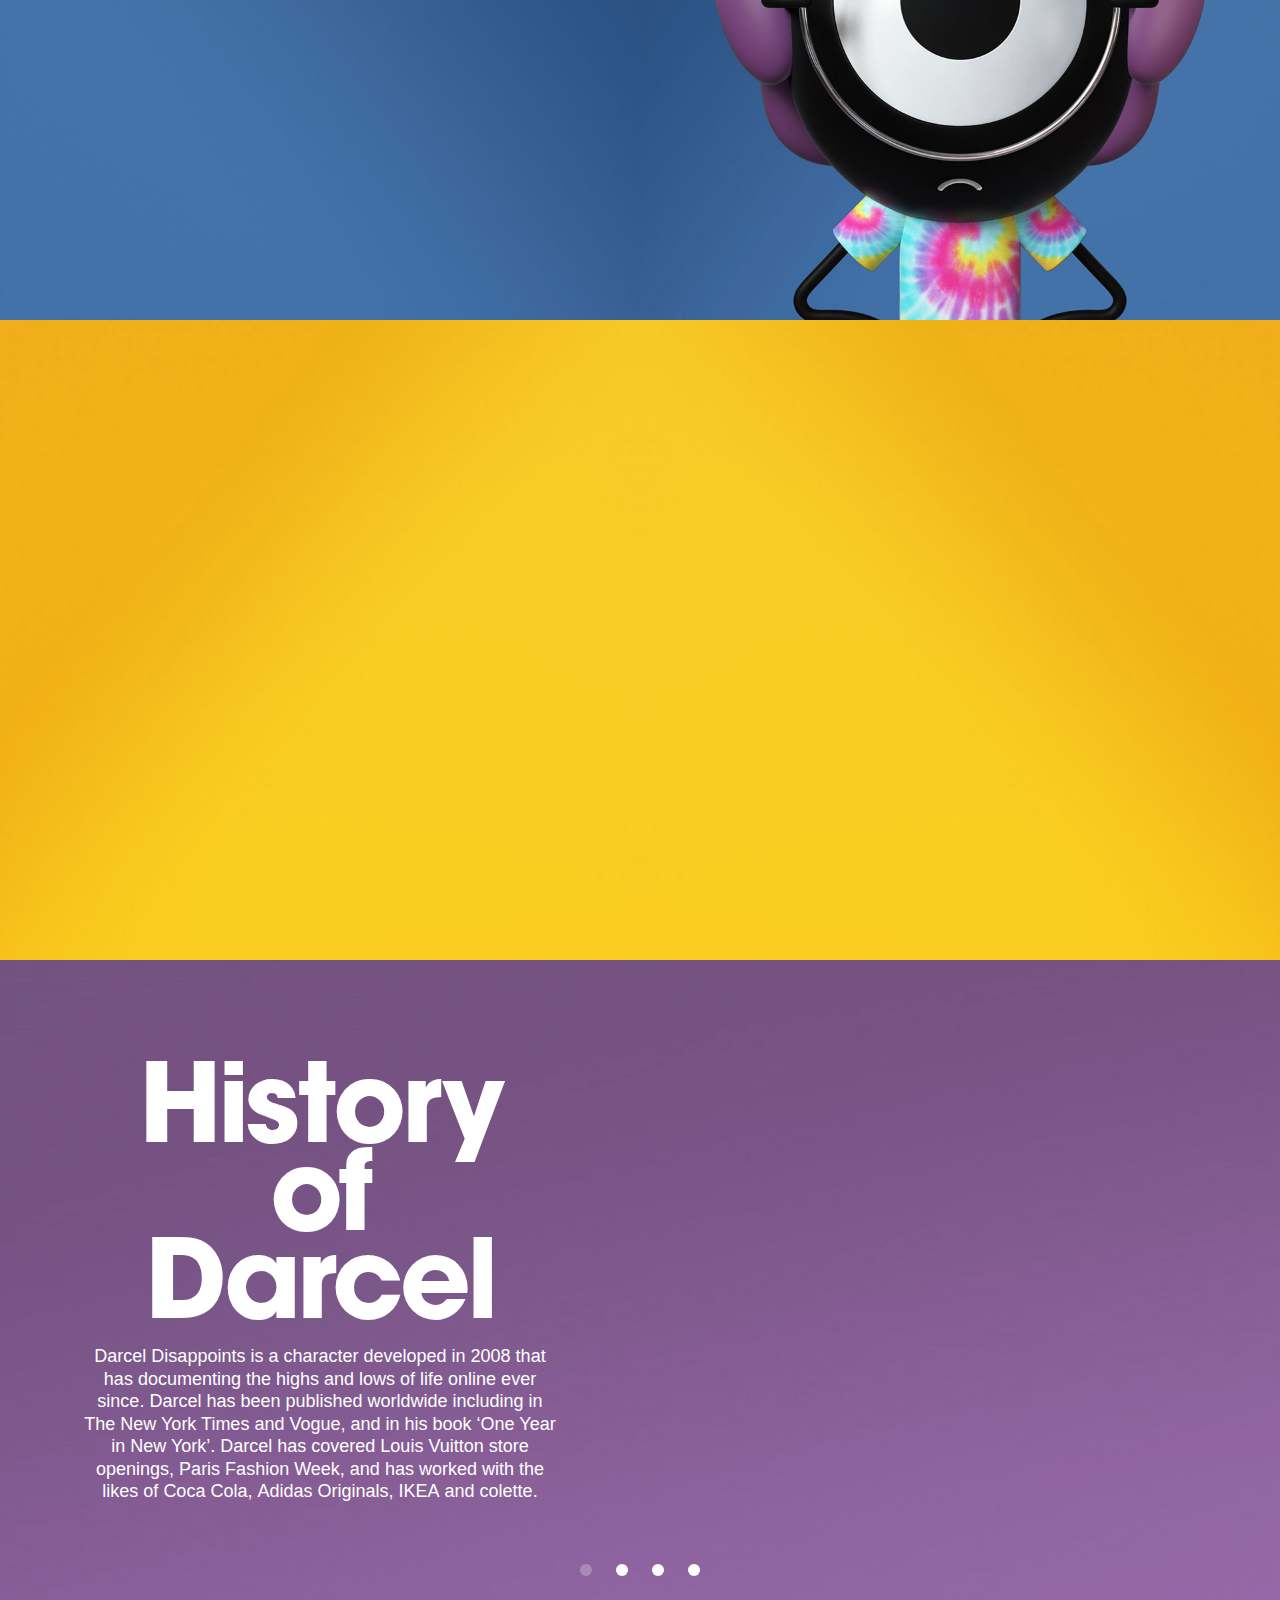
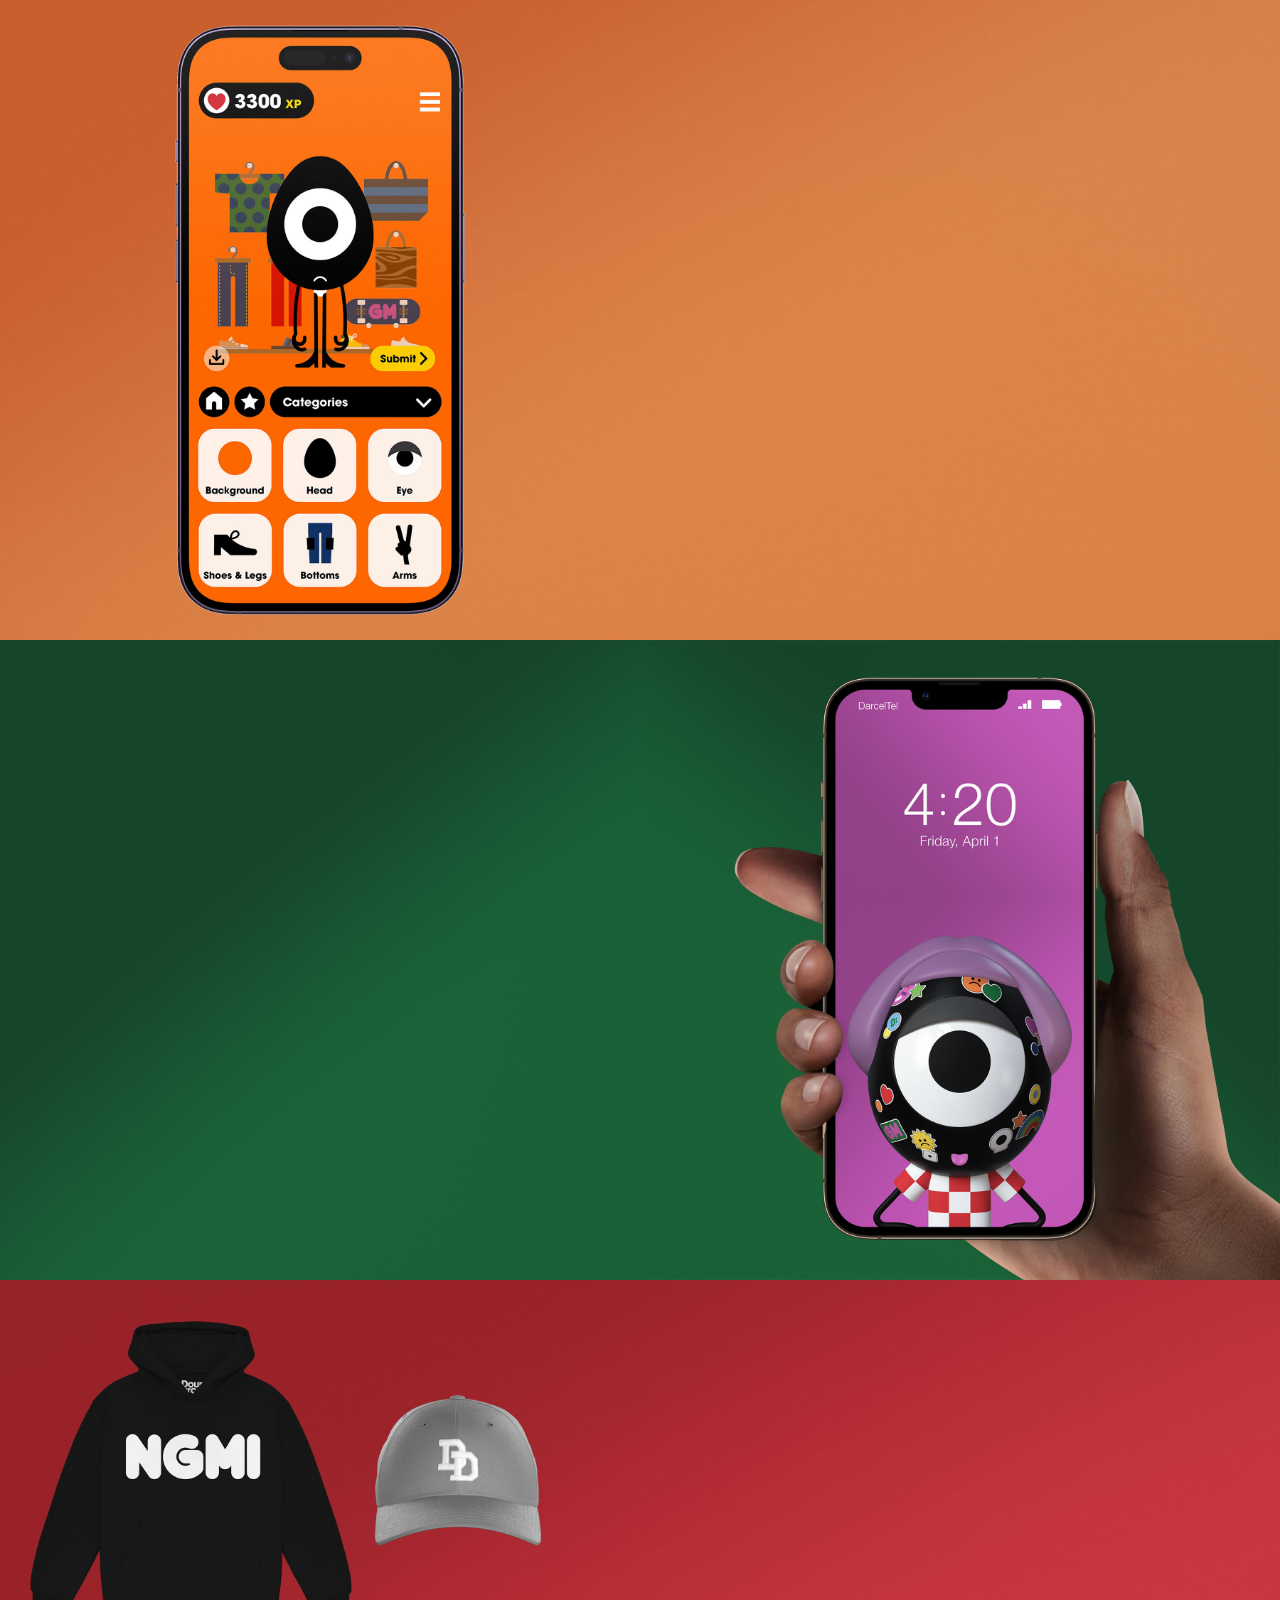
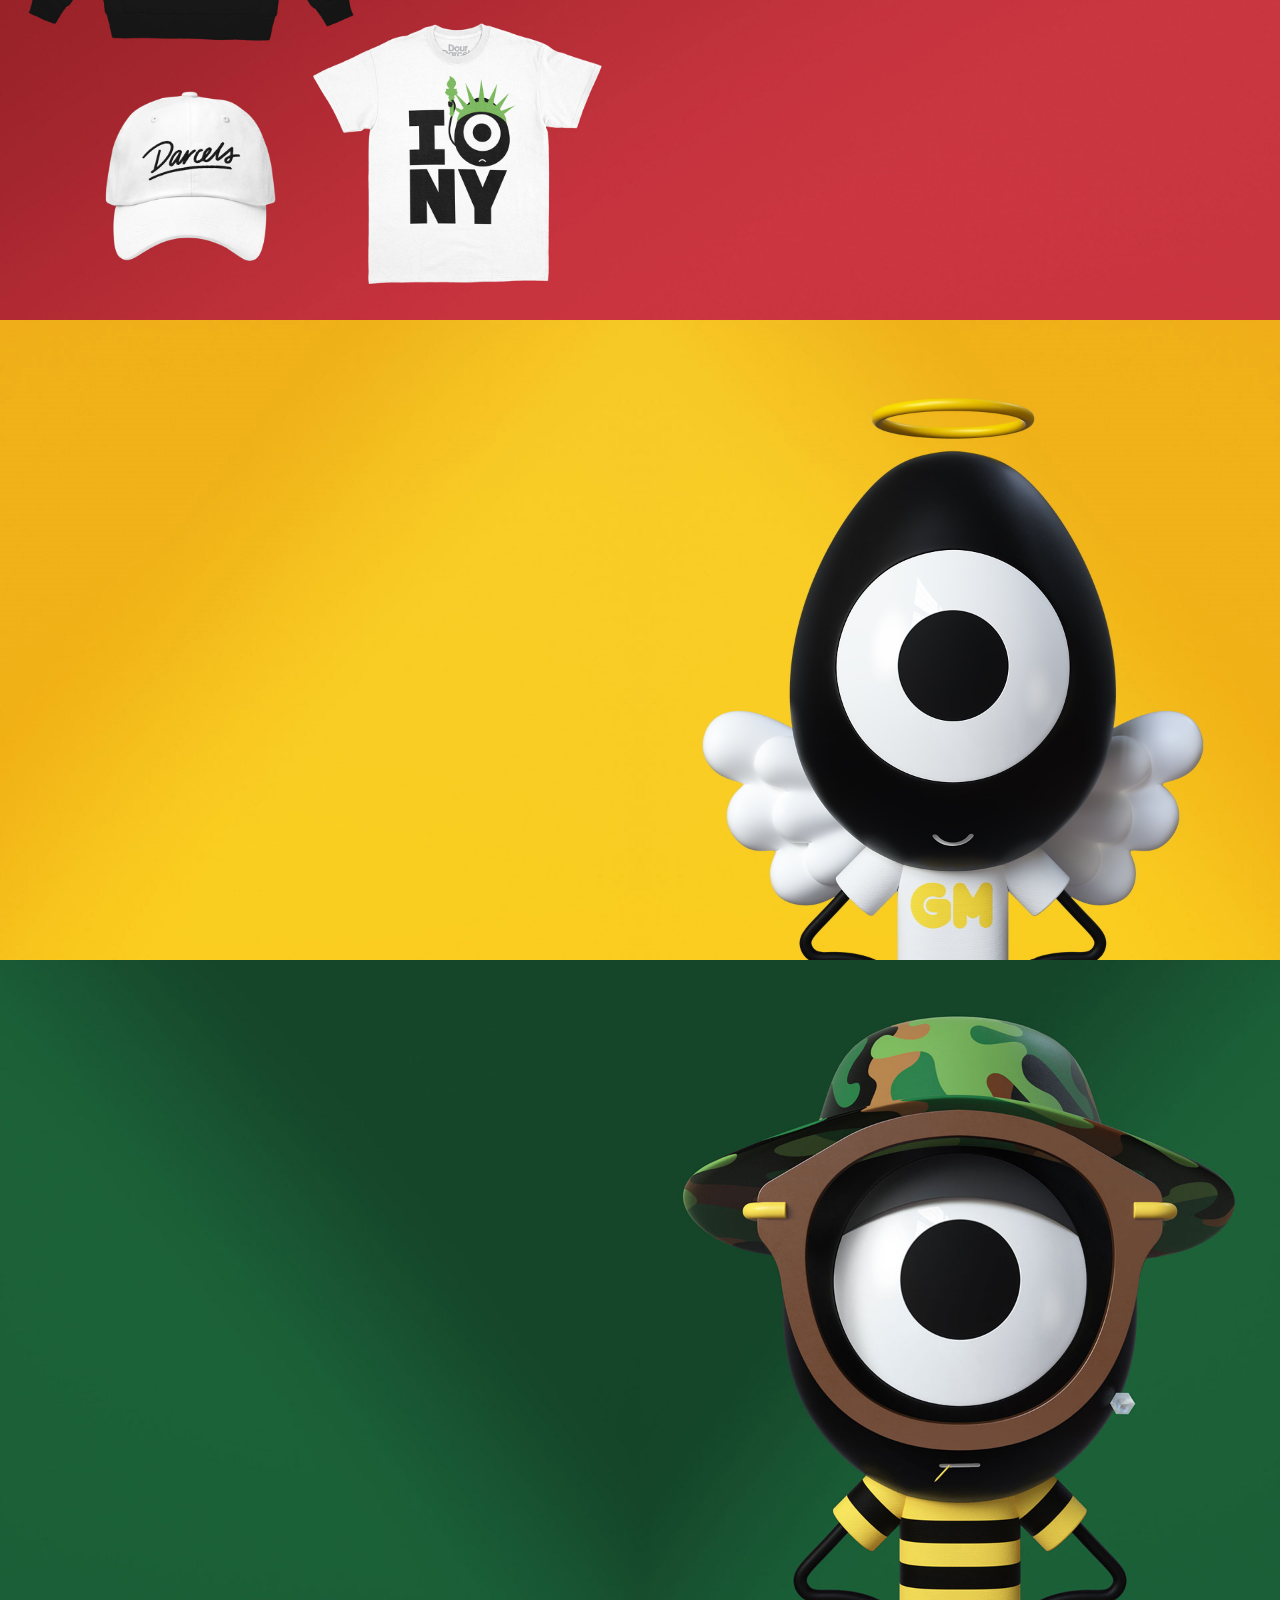
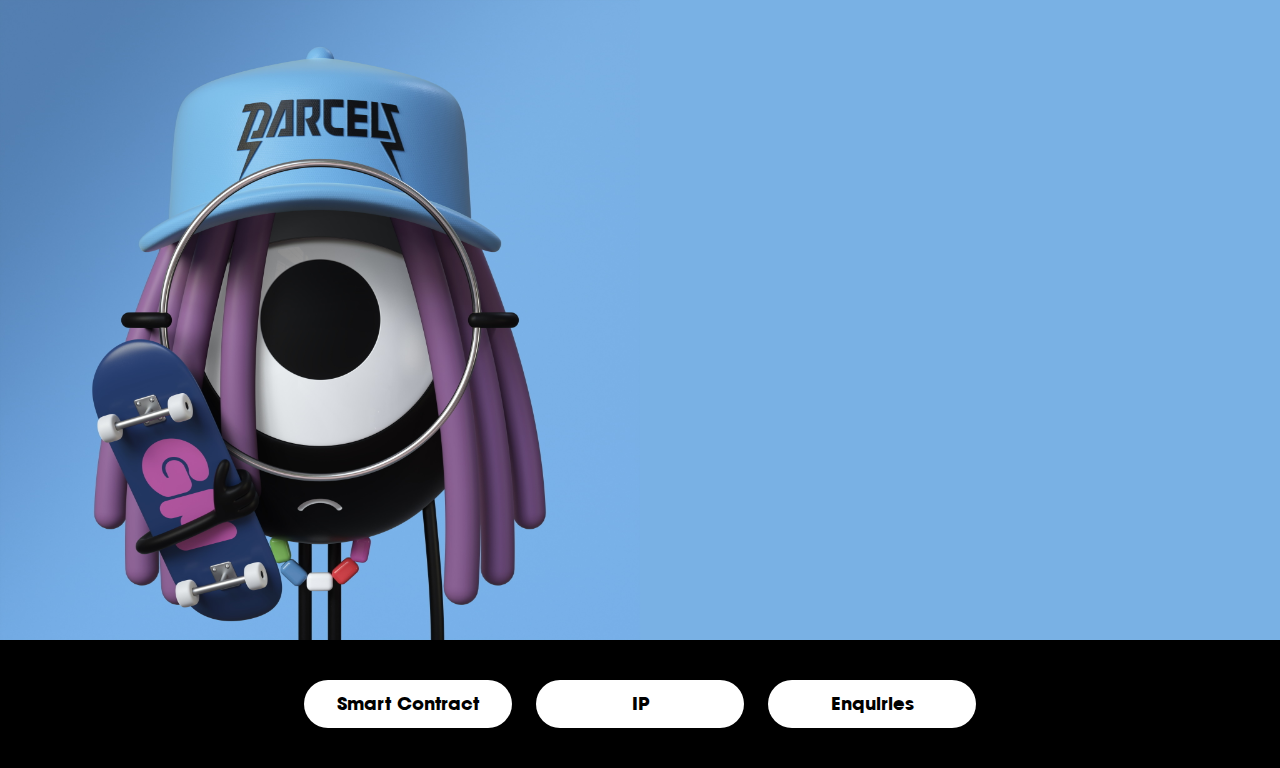
==== commit 7652b3e1: "add Eggs4Good section" ====
--- a/index.html
+++ b/index.html
@@ -285,6 +285,21 @@
             <img src="#" class="section-bg" alt="" />
         </div>
 
+        <div class="section" id="section-13">
+            <div class="section-wrapper">
+                <div class="section-column">
+                    <h2>Eggs4Good</h2>
+
+                    <div id="section-13-eggs4good">
+                        <p>Based in Hong Kong, Eggs4Good is a charitable organization that aims to alleviate hunger and malnutrition in communities worldwide. The organization's unique approach centres around the humble egg, a highly nutritious and excellent source of protein and other essential nutrients.</p>
+                        <a href="http://www.eggs4good.club/" target="_blank" class="big-button centered-big-button connect-button">Visit Website</a>
+                    </div>
+                </div>
+            </div>
+
+            <img src="#" class="section-bg section-bg-right" alt="" />
+        </div>
+
         <!-- Section 8 -->
         <!-- <div class="section" id="section-8">
             <div class="section-wrapper">
@@ -328,7 +343,6 @@
                         <a href="https://twitter.com/oiconion99" target="_blank"><img src="assets/img/team-jack.jpg" alt="CEO" /><span>@Jack</span>CEO</a>
                         <a href="https://twitter.com/dourdarcel" target="_blank"><img src="assets/img/team-darcel.jpg" alt="Founder" /><span>@dourdarcel</span>ARTIST &amp; FOUNDER</a>
                         <a href="https://twitter.com/Zumakidult" target="_blank"><img src="assets/img/team-zuma.jpg" alt="Creative" /><span>@ZUMA</span>CREATIVE</a>
-                        <a href="https://twitter.com/HelloBenWhite" target="_blank"><img src="assets/img/team-ben.jpg" alt="Marketing" /><span>@HelloBenWhite</span>COMMUNITY LEAD</a>
                         <a href="https://twitter.com/mindofimpact" target="_blank"><img src="assets/img/team-impact.jpg" alt="3D" /><span>@mindofimpact</span>3D</a>
                         <a href="https://twitter.com/osobang11" target="_blank"><img src="assets/img/team-osobang.jpg" alt="Project Manager" /><span>@Osobang</span>PROJECT MANAGER</a>
                     </div>
--- a/assets/css/global.css
+++ b/assets/css/global.css
@@ -521,6 +521,71 @@
     }
 }
 
+/* Section 13 */
+
+#section-13-egg4good {
+    width: max-content;
+    margin: auto;
+    margin-top: 8px;
+    display: grid;
+    grid-template-columns: repeat(3, 176px);
+}
+
+#section-13-egg4good a {
+    line-height: 1;
+    font-size: 12px;
+    font-weight: 300;
+    margin-top: 24px;
+}
+
+#section-13-egg4good a img {
+    width: 128px;
+    display: block;
+    border-radius: 999px;
+    margin: auto;
+}
+
+#section-13-egg4good a span {
+    display: block;
+    margin-top: 8px;
+    margin-bottom: 8px;
+    font-weight: bold;
+    font-size: 16px;
+}
+
+@media only screen and (min-width: 1366px) {
+    #section-13-egg4good {
+        grid-template-columns: repeat(3, 192px);
+    }
+
+    #section-13-egg4good a img {
+        width: 144px;
+    }
+}
+
+@media only screen and (max-width: 1194px) {
+    #section-13-egg4good {
+        grid-template-columns: repeat(3, 160px);
+        margin-top: 16px;
+    }
+
+    #section-13-egg4good a {
+        margin-top: 16px;
+    }
+}
+
+@media only screen and (max-width: 592px) {
+    #section-13 .section-column {
+        padding-left: 16px;
+        padding-right: 16px;
+    }
+
+    #section-13-egg4good {
+        width: auto;
+        grid-template-columns: repeat(2, auto);
+    }
+}
+
 /* Footer */
 
 footer {
